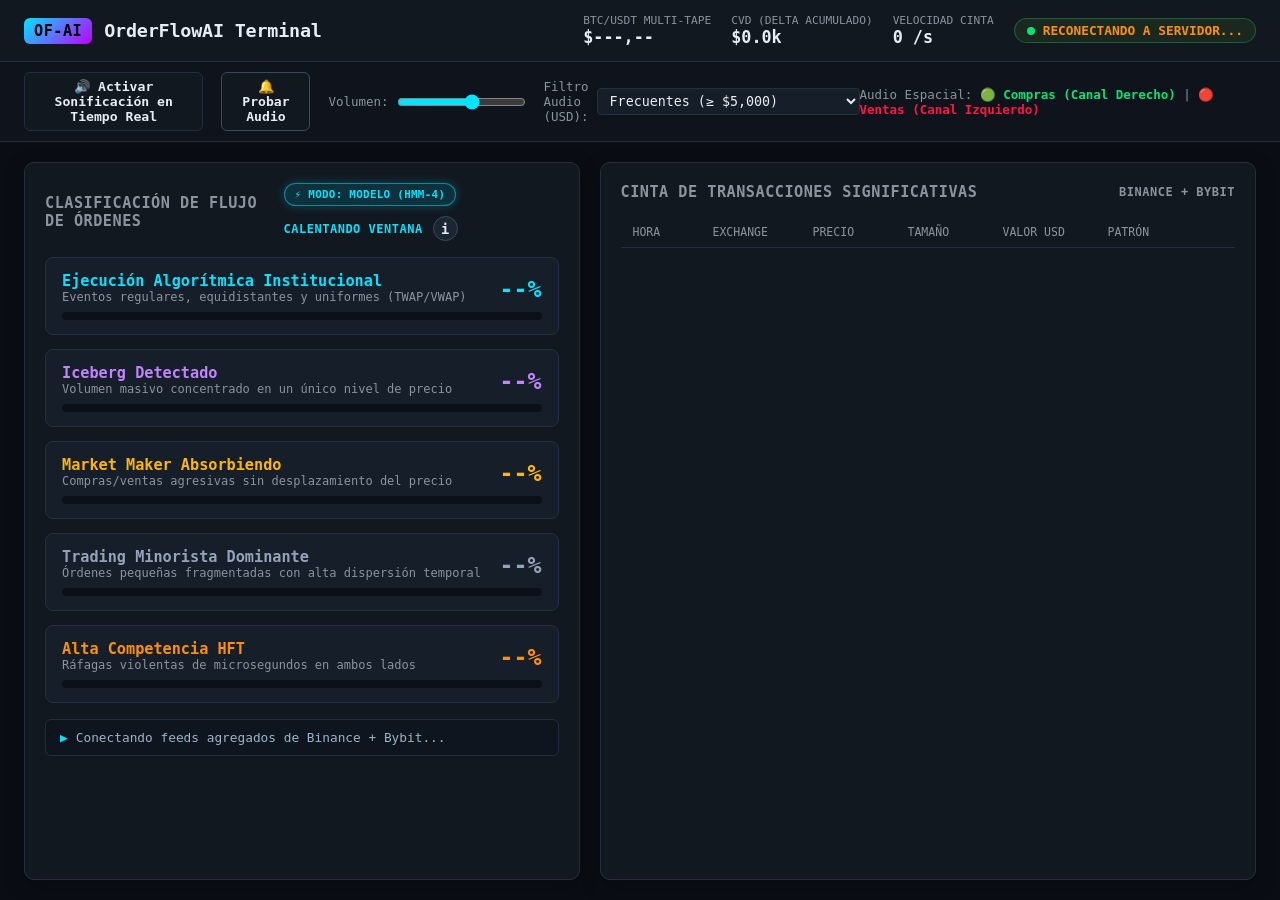
==== static/index.html @ d1ec516a "feat: Implement Gaussian Hidden Markov Model for Order Flow Regime Classification - Added OnlineGaus" ====
<!DOCTYPE html>
<html lang="es">
<head>
  <meta charset="UTF-8">
  <meta name="viewport" content="width=device-width, initial-scale=1.0">
  <title>OrderFlowAI - Panel de Microestructura & Sonificación</title>
  <link rel="stylesheet" href="/static/css/style.css">
  <link rel="icon" href="data:image/svg+xml,<svg xmlns=%22http://www.w3.org/2000/svg%22 viewBox=%220 0 100 100%22><text y=%22.9em%22 font-size=%2290%22>⚡</text></svg>">
</head>
<body>

  <!-- Top Header -->
  <header>
    <div class="brand">
      <span class="logo-badge">OF-AI</span>
      <span class="brand-title">OrderFlowAI Terminal</span>
    </div>

    <div class="market-ticker">
      <div class="ticker-item">
        <span class="ticker-label">BTC/USDT Multi-Tape</span>
        <span class="ticker-value" id="btc-price">$---,--</span>
      </div>
      <div class="ticker-item">
        <span class="ticker-label">CVD (Delta Acumulado)</span>
        <span class="ticker-value" id="cvd-usd">$0.0k</span>
      </div>
      <div class="ticker-item">
        <span class="ticker-label">Velocidad Cinta</span>
        <span class="ticker-value" id="trades-per-sec">0 /s</span>
      </div>
      <div class="status-pill" id="connection-status">
        <span class="status-dot"></span> <span id="status-text">CONECTANDO...</span>
      </div>
    </div>
  </header>

  <!-- Audio Controls Bar -->
  <div class="audio-bar">
    <div class="audio-controls">
      <button class="btn-audio" id="btn-toggle-audio">
        🔊 Activar Sonificación en Tiempo Real
      </button>

      <button class="btn-audio" id="btn-test-audio" style="border-color:#384961;">
        🔔 Probar Audio
      </button>

      <div class="slider-group">
        <label for="slider-volume">Volumen:</label>
        <input type="range" id="slider-volume" min="0" max="1" step="0.05" value="0.6">
      </div>

      <div class="slider-group">
        <label for="select-threshold">Filtro Audio (USD):</label>
        <select id="select-threshold" style="background:#161e29; color:#e6edf3; border:1px solid #233042; padding:4px 8px; border-radius:4px;">
          <option value="1000">Todos (≥ $1,000)</option>
          <option value="5000" selected>Frecuentes (≥ $5,000)</option>
          <option value="25000">Significativos (≥ $25k)</option>
          <option value="100000">Whale Orders (≥ $100k)</option>
          <option value="250000">Institucional Puro (≥ $250k)</option>
        </select>
      </div>
    </div>

    <div style="font-size:0.78rem; color:var(--text-muted);">
      Audio Espacial: <span style="color:var(--green-buy); font-weight:700;">🟢 Compras (Canal Derecho)</span> | <span style="color:var(--red-sell); font-weight:700;">🔴 Ventas (Canal Izquierdo)</span>
    </div>
  </div>

  <!-- Main Content Grid -->
  <main>
    <!-- Left Column: Microstructure Probabilities -->
    <section class="card">
      <div class="card-title">
        <span>Clasificación de Flujo de Órdenes</span>
        <div class="classification-tools">
          <button class="mode-badge clickable mode-model" id="inference-mode" type="button" title="Click para alternar entre Modelo HMM y Heurístico">⚡ MODO: MODELO (HMM-4)</button>
          <span id="inference-mode-status" class="mode-status" role="status" aria-live="polite"></span>
          <span style="font-size:0.75rem; color:#00e5ff;" id="classification-badge">CALENTANDO VENTANA</span>
          <button class="info-button" id="btn-detector-info" type="button" aria-label="Información e interpretación de detectores" aria-haspopup="dialog">i</button>
        </div>
      </div>

      <div class="probability-group">
        <!-- 1. Algorithmic Execution -->
        <div class="prob-row algo-style">
          <div class="prob-header">
            <div>
              <div class="prob-name">Ejecución Algorítmica Institucional</div>
              <div class="prob-desc">Eventos regulares, equidistantes y uniformes (TWAP/VWAP)</div>
            </div>
            <div class="prob-percent" id="prob-algo">--%</div>
          </div>
          <div class="progress-track">
            <div class="progress-bar" id="bar-algo" style="width: 0%;"></div>
          </div>
        </div>

        <!-- 2. Iceberg -->
        <div class="prob-row iceberg-style">
          <div class="prob-header">
            <div>
              <div class="prob-name">Iceberg Detectado</div>
              <div class="prob-desc" id="desc-iceberg">Volumen masivo concentrado en un único nivel de precio</div>
            </div>
            <div class="prob-percent" id="prob-iceberg">--%</div>
          </div>
          <div class="progress-track">
            <div class="progress-bar" id="bar-iceberg" style="width: 0%;"></div>
          </div>
        </div>

        <!-- 3. Absorption -->
        <div class="prob-row absorption-style">
          <div class="prob-header">
            <div>
              <div class="prob-name">Market Maker Absorbiendo</div>
              <div class="prob-desc" id="desc-absorption">Compras/ventas agresivas sin desplazamiento del precio</div>
            </div>
            <div class="prob-percent" id="prob-absorption">--%</div>
          </div>
          <div class="progress-track">
            <div class="progress-bar" id="bar-absorption" style="width: 0%;"></div>
          </div>
        </div>

        <!-- 4. Retail -->
        <div class="prob-row retail-style">
          <div class="prob-header">
            <div>
              <div class="prob-name">Trading Minorista Dominante</div>
              <div class="prob-desc">Órdenes pequeñas fragmentadas con alta dispersión temporal</div>
            </div>
            <div class="prob-percent" id="prob-retail">--%</div>
          </div>
          <div class="progress-track">
            <div class="progress-bar" id="bar-retail" style="width: 0%;"></div>
          </div>
        </div>

        <!-- 5. HFT Competition -->
        <div class="prob-row hft-style">
          <div class="prob-header">
            <div>
              <div class="prob-name">Alta Competencia HFT</div>
              <div class="prob-desc">Ráfagas violentas de microsegundos en ambos lados</div>
            </div>
            <div class="prob-percent" id="prob-hft">--%</div>
          </div>
          <div class="progress-track">
            <div class="progress-bar" id="bar-hft" style="width: 0%;"></div>
          </div>
        </div>
      </div>

      <!-- Notes -->
      <div class="pattern-notes" id="pattern-notes">
        <div class="pattern-note-item"><span class="note-bullet">▶</span> Conectando feeds agregados de Binance + Bybit...</div>
      </div>
    </section>

    <!-- Right Column: Live Aggregated Tape -->
    <section class="card">
      <div class="card-title">
        <span>Cinta de Transacciones Significativas</span>
        <span style="font-size:0.75rem; color:var(--text-muted);" id="feed-stats">BINANCE + BYBIT</span>
      </div>

      <div class="tape-container">
        <div class="tape-header">
          <span>Hora</span>
          <span>Exchange</span>
          <span>Precio</span>
          <span>Tamaño</span>
          <span>Valor USD</span>
          <span>Patrón</span>
        </div>
        <div class="tape-list" id="tape-list">
          <!-- Dynamic Trades -->
        </div>
      </div>
    </section>
  </main>

  <dialog class="info-dialog" id="detector-info-dialog" aria-labelledby="info-dialog-title">
    <div class="info-dialog-header">
      <h2 id="info-dialog-title">Cómo interpretar los detectores</h2>
      <button class="info-close" id="btn-close-info" type="button" aria-label="Cerrar información">×</button>
    </div>
    <div class="info-dialog-content">
      <p class="info-warning"><strong>Modo actual: heurístico.</strong> Los porcentajes son puntuaciones de reglas, no probabilidades estadísticas calibradas ni señales de trading. Los detectores infieren patrones; no identifican con certeza quién ejecutó una orden.</p>
      <p>Los trades llegan de Binance Spot y Bybit Linear, se agrupan por lado, precio y ventana temporal de 50 ms, y se analizan en una ventana móvil de hasta 200 grupos. El sistema espera 25 grupos para salir del calentamiento. La ventana vive en memoria y se reinicia al reiniciar el servidor.</p>
      <h3>Detectores y lectura de sus señales</h3>
      <ul>
        <li><strong>Ejecución algorítmica:</strong> compara regularidad de tiempo entre trades (60 %) y uniformidad del tamaño en USD (40 %). El punto medio del score se configura en CV <span id="algo-time-threshold">0.45</span> para intervalos y CV <span id="algo-size-threshold">0.50</span> para tamaños. Una puntuación alta significa cadencia/tamaño regulares; no confirma TWAP, VWAP ni actividad institucional.</li>
        <li><strong>Iceberg:</strong> busca concentración superior al <span id="iceberg-ratio">22 %</span> del volumen en un precio redondeado a 0.1, con al menos <span id="iceberg-count">6</span> grupos y <span id="iceberg-usd">$150,000</span> en ese nivel. Predominio de ventas agresivas sugiere comprador pasivo; predominio de compras sugiere vendedor pasivo. Sin datos del libro de órdenes, no puede confirmar liquidez oculta.</li>
        <li><strong>Absorción:</strong> busca al menos <span id="absorption-usd">$200,000</span> de volumen, desequilibrio comprador/vendedor superior al <span id="absorption-ratio">35 %</span> y desplazamiento inferior a <span id="absorption-bps">1.5</span> puntos básicos entre extremos de la ventana. Sugiere presión agresiva sin avance del precio; no prueba que exista un market maker absorbiendo.</li>
        <li><strong>Competencia HFT:</strong> combina más de <span id="hft-tps">60</span> grupos por segundo con alternancia de compra/venta. Mide actividad rápida en la cinta, no identifica operadores ni latencia HFT.</li>
        <li><strong>Breakout:</strong> aumenta si el desplazamiento supera <span id="breakout-bps">6</span> puntos básicos y el desequilibrio de volumen supera el <span id="breakout-ratio">40 %</span>. Es una condición de movimiento, no una confirmación de ruptura sostenible.</li>
        <li><strong>Dominancia retail:</strong> es una puntuación inversa a la mayor señal de algoritmo, iceberg, absorción o HFT. No clasifica directamente el tamaño ni la identidad de cada participante.</li>
      </ul>
      <h3>Interpretación práctica</h3>
      <p>Lee cada porcentaje como intensidad relativa de una regla dentro de la ventana actual. Contrasta varias señales con precio, volumen y contexto; no compares los porcentajes como si debieran sumar 100 %. Datos escasos o trades agregados de varios exchanges pueden cambiar la lectura.</p>
      <h3>Preparación para entrenamiento</h3>
      <p>SQLite local guarda, cada segundo después del calentamiento, features, puntuaciones heurísticas y la versión de configuración. A los 5, 30 y 60 segundos registra retorno en puntos básicos y etiqueta reversión, continuación o neutral respecto al desequilibrio inicial (movimiento mínimo: 1 bp). Esto crea datos para evaluar y ajustar detectores; todavía no hay modelo entrenado ni predicciones aprendidas. La captura se conserva sin borrado automático.</p>
      <p id="data-capture-status" class="data-capture-status">Estado de captura: esperando conexión.</p>
    </div>
  </dialog>

  <script src="/static/js/audio.js"></script>
  <script src="/static/js/app.js"></script>
</body>
</html>
---- static/css/style.css ----
:root {
  --bg-dark: #0a0e14;
  --bg-card: #121820;
  --bg-card-hover: #19222d;
  --border-color: #232d3d;
  --text-main: #e6edf3;
  --text-muted: #8b949e;

  /* Trading & Pattern Colors */
  --green-buy: #00e676;
  --green-glow: rgba(0, 230, 118, 0.25);
  --red-sell: #ff1744;
  --red-glow: rgba(255, 23, 68, 0.25);

  --algo-cyan: #00e5ff;
  --iceberg-purple: #c084fc;
  --absorption-gold: #ffb700;
  --retail-gray: #94a3b8;
  --hft-orange: #ff9100;
  --breakout-blue: #3b82f6;
}

* {
  box-sizing: border-box;
  margin: 0;
  padding: 0;
  font-family: -apple-system, BlinkMacSystemFont, "Segoe UI", Roboto, "Helvetica Neue", monospace, sans-serif;
}

body {
  background-color: var(--bg-dark);
  color: var(--text-main);
  min-height: 100vh;
  display: flex;
  flex-direction: column;
  overflow-x: hidden;
}

/* Header */
header {
  display: flex;
  justify-content: space-between;
  align-items: center;
  padding: 14px 24px;
  background: var(--bg-card);
  border-bottom: 1px solid var(--border-color);
  box-shadow: 0 4px 12px rgba(0,0,0,0.4);
}

.brand {
  display: flex;
  align-items: center;
  gap: 12px;
}

.logo-badge {
  background: linear-gradient(135deg, #00e5ff, #bd00ff);
  color: #000;
  font-weight: 900;
  font-size: 0.95rem;
  padding: 4px 10px;
  border-radius: 6px;
  letter-spacing: 0.5px;
}

.brand-title {
  font-size: 1.15rem;
  font-weight: 700;
  letter-spacing: -0.2px;
}

.market-ticker {
  display: flex;
  align-items: center;
  gap: 20px;
}

.ticker-item {
  display: flex;
  flex-direction: column;
}

.ticker-label {
  font-size: 0.7rem;
  color: var(--text-muted);
  text-transform: uppercase;
}

.ticker-value {
  font-size: 1.05rem;
  font-weight: 700;
  font-family: "SF Mono", Consolas, monospace;
}

.status-pill {
  display: flex;
  align-items: center;
  gap: 8px;
  padding: 4px 12px;
  border-radius: 20px;
  background: #1b281f;
  color: var(--green-buy);
  font-size: 0.8rem;
  font-weight: 600;
  border: 1px solid rgba(0,230,118,0.3);
}

.status-dot {
  width: 8px;
  height: 8px;
  border-radius: 50%;
  background: var(--green-buy);
  animation: pulse 1.5s infinite;
}

@keyframes pulse {
  0% { transform: scale(0.9); opacity: 0.7; }
  50% { transform: scale(1.2); opacity: 1; box-shadow: 0 0 10px var(--green-buy); }
  100% { transform: scale(0.9); opacity: 0.7; }
}

/* Audio Controls Bar */
.audio-bar {
  display: flex;
  align-items: center;
  justify-content: space-between;
  padding: 10px 24px;
  background: #0f141c;
  border-bottom: 1px solid var(--border-color);
  font-size: 0.85rem;
}

.audio-controls {
  display: flex;
  align-items: center;
  gap: 18px;
}

.btn-audio {
  display: flex;
  align-items: center;
  gap: 8px;
  padding: 6px 14px;
  border-radius: 6px;
  font-weight: 600;
  font-size: 0.82rem;
  cursor: pointer;
  border: 1px solid var(--border-color);
  background: var(--bg-card);
  color: var(--text-main);
  transition: all 0.2s ease;
}

.btn-audio.active {
  background: #00e5ff;
  color: #000;
  border-color: #00e5ff;
  box-shadow: 0 0 12px rgba(0, 229, 255, 0.4);
}

.slider-group {
  display: flex;
  align-items: center;
  gap: 8px;
}

.slider-group label {
  color: var(--text-muted);
  font-size: 0.78rem;
}

input[type="range"] {
  accent-color: #00e5ff;
  cursor: pointer;
}

/* Main Container Grid */
main {
  display: grid;
  grid-template-columns: 1.1fr 1.3fr;
  gap: 20px;
  padding: 20px 24px;
  flex: 1;
}

@media (max-width: 960px) {
  main {
    grid-template-columns: 1fr;
  }
}

/* Cards */
.card {
  background: var(--bg-card);
  border: 1px solid var(--border-color);
  border-radius: 10px;
  padding: 20px;
  display: flex;
  flex-direction: column;
  gap: 16px;
  box-shadow: 0 6px 20px rgba(0,0,0,0.3);
}

.card-title {
  font-size: 0.95rem;
  font-weight: 700;
  letter-spacing: 0.5px;
  color: var(--text-muted);
  text-transform: uppercase;
  display: flex;
  align-items: center;
  justify-content: space-between;
}

.classification-tools {
  display: flex;
  flex-wrap: wrap;
  align-items: center;
  gap: 10px;
}

.mode-badge {
  color: #ffb700;
  border: 1px solid rgba(255, 183, 0, 0.45);
  background: rgba(255, 183, 0, 0.08);
  border-radius: 999px;
  padding: 4px 10px;
  font-size: 0.68rem;
  letter-spacing: 0.3px;
  white-space: nowrap;
  font-family: inherit;
  font-weight: 600;
  display: inline-flex;
  align-items: center;
  gap: 4px;
}

.mode-badge.clickable {
  cursor: pointer;
  transition: all 0.2s ease;
  user-select: none;
}

.mode-badge.clickable:disabled {
  cursor: wait;
  opacity: 0.65;
}

.mode-status {
  color: var(--text-muted);
  font-size: 0.68rem;
}

.mode-status.error {
  color: #ff6b6b;
}

.mode-badge.clickable:hover {
  transform: translateY(-1px);
  filter: brightness(1.25);
}

.mode-badge.mode-model {
  color: #00e5ff;
  border-color: rgba(0, 229, 255, 0.5);
  background: rgba(0, 229, 255, 0.12);
  box-shadow: 0 0 10px rgba(0, 229, 255, 0.25);
}

.mode-badge.mode-heuristic {
  color: #ffb700;
  border-color: rgba(255, 183, 0, 0.45);
  background: rgba(255, 183, 0, 0.08);
}

.info-button, .info-close {
  color: var(--text-main);
  background: #1b2633;
  border: 1px solid #384961;
  border-radius: 50%;
  cursor: pointer;
  font-weight: 700;
}

.info-button {
  width: 25px;
  height: 25px;
  font-size: 0.85rem;
}

.info-button:hover, .info-close:hover {
  color: var(--algo-cyan);
  border-color: var(--algo-cyan);
}

.info-dialog {
  width: min(760px, calc(100vw - 32px));
  max-height: min(85vh, 900px);
  margin: auto;
  padding: 0;
  color: var(--text-main);
  background: var(--bg-card);
  border: 1px solid #384961;
  border-radius: 12px;
  box-shadow: 0 20px 70px rgba(0, 0, 0, 0.65);
}

.info-dialog::backdrop {
  background: rgba(0, 0, 0, 0.72);
  backdrop-filter: blur(3px);
}

.info-dialog-header {
  position: sticky;
  top: 0;
  z-index: 1;
  display: flex;
  align-items: center;
  justify-content: space-between;
  gap: 16px;
  padding: 18px 22px;
  background: var(--bg-card);
  border-bottom: 1px solid var(--border-color);
}

.info-dialog-header h2 {
  font-size: 1.1rem;
}

.info-close {
  width: 30px;
  height: 30px;
  font-size: 1.3rem;
  line-height: 1;
}

.info-dialog-content {
  padding: 20px 24px 24px;
  max-height: calc(85vh - 72px);
  overflow-y: auto;
  line-height: 1.55;
  font-size: 0.9rem;
}

.info-dialog-content p {
  margin-bottom: 14px;
  color: #c4d0dc;
}

.info-dialog-content h3 {
  margin: 20px 0 8px;
  color: var(--algo-cyan);
  font-size: 0.95rem;
}

.info-dialog-content ul {
  padding-left: 22px;
  color: #c4d0dc;
}

.info-dialog-content li {
  margin: 9px 0;
}

.info-dialog-content strong {
  color: var(--text-main);
}

.info-warning {
  padding: 12px 14px;
  background: rgba(255, 183, 0, 0.08);
  border-left: 3px solid var(--absorption-gold);
  border-radius: 4px;
}

.data-capture-status {
  padding-top: 12px;
  border-top: 1px solid var(--border-color);
  color: var(--text-muted) !important;
}

/* Probability Panel (The Main Request) */
.probability-group {
  display: flex;
  flex-direction: column;
  gap: 14px;
}

.prob-row {
  background: #161e29;
  border: 1px solid #233042;
  border-radius: 8px;
  padding: 14px 16px;
  display: flex;
  flex-direction: column;
  gap: 8px;
  transition: transform 0.2s ease, border-color 0.2s ease;
}

.prob-row:hover {
  transform: translateY(-2px);
  border-color: #384961;
}

.prob-header {
  display: flex;
  justify-content: space-between;
  align-items: center;
}

.prob-percent {
  font-size: 1.45rem;
  font-weight: 800;
  font-family: "SF Mono", Consolas, monospace;
}

.prob-name {
  font-size: 0.95rem;
  font-weight: 700;
}

.prob-desc {
  font-size: 0.75rem;
  color: var(--text-muted);
}

.progress-track {
  width: 100%;
  height: 8px;
  background: #0b1118;
  border-radius: 4px;
  overflow: hidden;
}

.progress-bar {
  height: 100%;
  border-radius: 4px;
  transition: width 0.4s cubic-bezier(0.4, 0, 0.2, 1);
}

/* Color Accents for Regimes */
.algo-style .prob-percent, .algo-style .prob-name { color: var(--algo-cyan); }
.algo-style .progress-bar { background: var(--algo-cyan); box-shadow: 0 0 8px var(--algo-cyan); }

.iceberg-style .prob-percent, .iceberg-style .prob-name { color: var(--iceberg-purple); }
.iceberg-style .progress-bar { background: var(--iceberg-purple); box-shadow: 0 0 8px var(--iceberg-purple); }

.absorption-style .prob-percent, .absorption-style .prob-name { color: var(--absorption-gold); }
.absorption-style .progress-bar { background: var(--absorption-gold); box-shadow: 0 0 8px var(--absorption-gold); }

.retail-style .prob-percent, .retail-style .prob-name { color: var(--retail-gray); }
.retail-style .progress-bar { background: var(--retail-gray); }

.hft-style .prob-percent, .hft-style .prob-name { color: var(--hft-orange); }
.hft-style .progress-bar { background: var(--hft-orange); box-shadow: 0 0 8px var(--hft-orange); }

.breakout-style .prob-percent, .breakout-style .prob-name { color: var(--breakout-blue); }
.breakout-style .progress-bar { background: var(--breakout-blue); box-shadow: 0 0 8px var(--breakout-blue); }

/* Live Notes Feed */
.pattern-notes {
  background: #0f151e;
  border: 1px solid var(--border-color);
  border-radius: 6px;
  padding: 10px 14px;
  font-size: 0.8rem;
  color: #9cb3c9;
  display: flex;
  flex-direction: column;
  gap: 6px;
}

.pattern-note-item {
  display: flex;
  align-items: center;
  gap: 8px;
}

.note-bullet {
  color: #00e5ff;
}

/* Live Tape Table */
.tape-container {
  flex: 1;
  display: flex;
  flex-direction: column;
  overflow: hidden;
  height: 520px;
}

.tape-header {
  display: grid;
  grid-template-columns: 80px 100px 95px 95px 105px 1fr;
  padding: 8px 12px;
  font-size: 0.72rem;
  color: var(--text-muted);
  text-transform: uppercase;
  border-bottom: 1px solid var(--border-color);
}

.tape-list {
  flex: 1;
  overflow-y: auto;
  display: flex;
  flex-direction: column;
  gap: 2px;
  padding-top: 4px;
}

.tape-row {
  display: grid;
  grid-template-columns: 80px 100px 95px 95px 105px 1fr;
  padding: 6px 12px;
  font-size: 0.80rem;
  font-family: "SF Mono", Consolas, monospace;
  border-radius: 4px;
  align-items: center;
  transition: background 0.15s ease;
}

.tape-row:hover {
  background: var(--bg-card-hover);
}

.tape-row.buy {
  color: var(--green-buy);
}

.tape-row.sell {
  color: var(--red-sell);
}

.tape-row.whale {
  font-weight: 800;
  background: rgba(255, 255, 255, 0.04);
  border-left: 3px solid;
}

.tape-row.whale.buy {
  border-left-color: var(--green-buy);
  box-shadow: inset 4px 0 10px var(--green-glow);
}

.tape-row.whale.sell {
  border-left-color: var(--red-sell);
  box-shadow: inset 4px 0 10px var(--red-glow);
}

.badge-tag {
  font-size: 0.65rem;
  font-weight: 700;
  padding: 2px 6px;
  border-radius: 4px;
  text-align: center;
  letter-spacing: 0.3px;
}

.tag-algo { background: rgba(0, 229, 255, 0.2); color: var(--algo-cyan); border: 1px solid var(--algo-cyan); }
.tag-iceberg { background: rgba(192, 132, 252, 0.2); color: var(--iceberg-purple); border: 1px solid var(--iceberg-purple); }
.tag-absorption { background: rgba(255, 183, 0, 0.2); color: var(--absorption-gold); border: 1px solid var(--absorption-gold); }
.tag-hft { background: rgba(255, 145, 0, 0.2); color: var(--hft-orange); border: 1px solid var(--hft-orange); }

/* Scrollbar */
::-webkit-scrollbar {
  width: 6px;
}
::-webkit-scrollbar-track {
  background: var(--bg-dark);
}
::-webkit-scrollbar-thumb {
  background: #233042;
  border-radius: 3px;
}
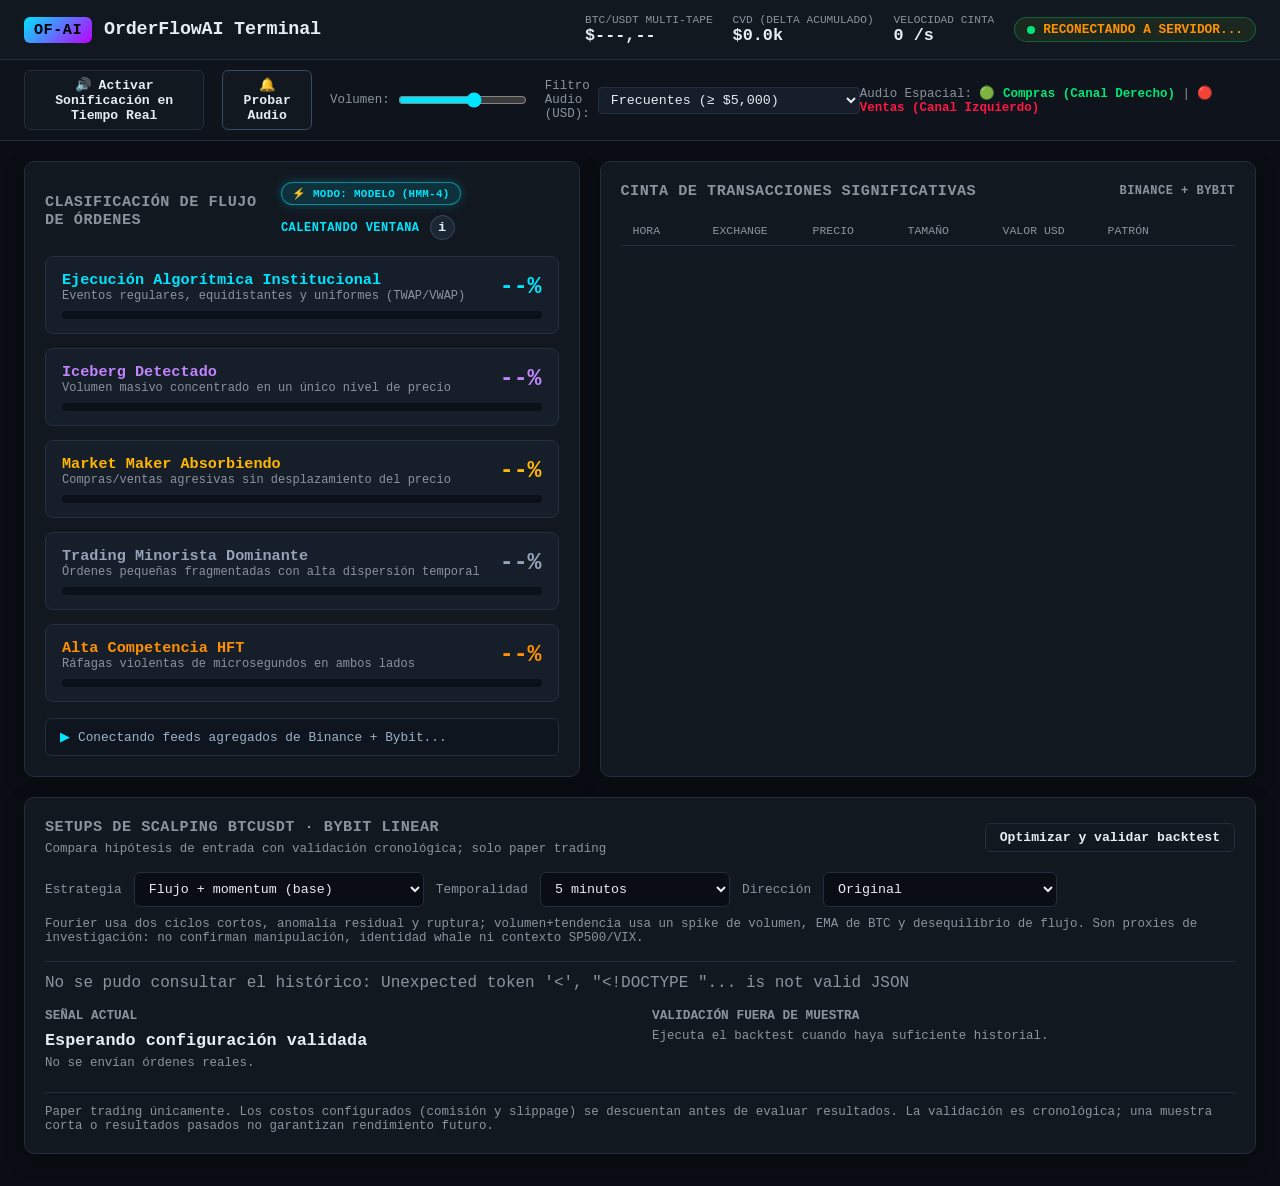
==== commit b7932472: "feat: add scalping feature with UI components and backend integration - Introduced new scalping card" ====
--- a/static/index.html
+++ b/static/index.html
@@ -182,6 +182,52 @@
       </div>
     </section>
   </main>
+
+  <section class="card scalp-card" aria-labelledby="scalp-title">
+    <div class="card-title scalp-heading">
+      <div>
+        <span id="scalp-title">Setups de scalping BTCUSDT · Bybit Linear</span>
+        <p class="scalp-subtitle">Compara hipótesis de entrada con validación cronológica; solo paper trading</p>
+      </div>
+      <button class="btn-audio" id="btn-scalp-backtest" type="button">Optimizar y validar backtest</button>
+    </div>
+    <div class="scalp-controls">
+      <label for="scalp-strategy">Estrategia</label>
+      <select id="scalp-strategy">
+        <option value="flow_momentum">Flujo + momentum (base)</option>
+        <option value="fourier_breakout">Fourier: anomalía + ruptura</option>
+        <option value="whale_trend">Volumen excepcional + tendencia</option>
+      </select>
+      <label for="scalp-timeframe">Temporalidad</label>
+      <select id="scalp-timeframe">
+        <option value="5">5 minutos</option>
+        <option value="10">10 minutos</option>
+        <option value="15">15 minutos</option>
+      </select>
+      <label for="scalp-direction">Dirección</label>
+      <select id="scalp-direction">
+        <option value="original">Original</option>
+        <option value="inverse">Invertida (LONG ↔ SHORT)</option>
+      </select>
+    </div>
+    <p class="scalp-method-note">Fourier usa dos ciclos cortos, anomalía residual y ruptura; volumen+tendencia usa un spike de volumen, EMA de BTC y desequilibrio de flujo. Son proxies de investigación: no confirman manipulación, identidad whale ni contexto SP500/VIX.</p>
+    <p id="scalp-data-status" class="data-capture-status">Consultando histórico de Bybit Linear...</p>
+    <div class="scalp-results">
+      <div>
+        <h3>Señal actual</h3>
+        <p id="scalp-signal" class="scalp-signal">Esperando configuración validada</p>
+        <p id="scalp-signal-detail" class="scalp-detail">No se envían órdenes reales.</p>
+      </div>
+      <div>
+        <h3>Validación fuera de muestra</h3>
+        <p id="scalp-backtest-result" class="scalp-detail">Ejecuta el backtest cuando haya suficiente historial.</p>
+        <p id="scalp-backtest-metrics" class="scalp-detail"></p>
+        <p id="scalp-backtest-breakdown" class="scalp-detail"></p>
+        <p id="scalp-backtest-exits" class="scalp-detail"></p>
+      </div>
+    </div>
+    <p class="scalp-disclaimer">Paper trading únicamente. Los costos configurados (comisión y slippage) se descuentan antes de evaluar resultados. La validación es cronológica; una muestra corta o resultados pasados no garantizan rendimiento futuro.</p>
+  </section>
 
   <dialog class="info-dialog" id="detector-info-dialog" aria-labelledby="info-dialog-title">
     <div class="info-dialog-header">
@@ -203,7 +249,7 @@
       <h3>Interpretación práctica</h3>
       <p>Lee cada porcentaje como intensidad relativa de una regla dentro de la ventana actual. Contrasta varias señales con precio, volumen y contexto; no compares los porcentajes como si debieran sumar 100 %. Datos escasos o trades agregados de varios exchanges pueden cambiar la lectura.</p>
       <h3>Preparación para entrenamiento</h3>
-      <p>SQLite local guarda, cada segundo después del calentamiento, features, puntuaciones heurísticas y la versión de configuración. A los 5, 30 y 60 segundos registra retorno en puntos básicos y etiqueta reversión, continuación o neutral respecto al desequilibrio inicial (movimiento mínimo: 1 bp). Esto crea datos para evaluar y ajustar detectores; todavía no hay modelo entrenado ni predicciones aprendidas. La captura se conserva sin borrado automático.</p>
+      <p>SQLite local guarda snapshots de Bybit Linear cada segundo después del calentamiento; las observaciones históricas que mezclaban exchanges se conservan marcadas como legado y no entran al backtest de scalping. Los horizontes de etiquetado incluyen 5, 30 y 60 segundos y 5, 10 y 15 minutos. El panel de scalping optimiza reglas de secuencia sobre un tramo inicial y valida en un tramo cronológico posterior, con stops/objetivos de ATR y costos configurables. Solo activa avisos si la validación neta fuera de muestra cumple los mínimos; no envía órdenes.</p>
       <p id="data-capture-status" class="data-capture-status">Estado de captura: esperando conexión.</p>
     </div>
   </dialog>
--- a/static/css/style.css
+++ b/static/css/style.css
@@ -186,6 +186,103 @@
 @media (max-width: 960px) {
   main {
     grid-template-columns: 1fr;
+  }
+}
+
+.scalp-card {
+  margin: 0 24px 24px;
+}
+
+.scalp-heading {
+  gap: 16px;
+}
+
+.scalp-subtitle,
+.scalp-detail,
+.scalp-disclaimer,
+.scalp-method-note {
+  color: var(--text-muted);
+  font-size: 0.78rem;
+  font-weight: 400;
+  text-transform: none;
+  letter-spacing: normal;
+  margin: 6px 0 0;
+}
+
+.scalp-controls {
+  display: flex;
+  align-items: center;
+  flex-wrap: wrap;
+  gap: 8px 12px;
+}
+
+.scalp-controls label {
+  color: var(--text-muted);
+  font-size: 0.8rem;
+}
+
+.scalp-controls select {
+  min-width: 190px;
+  padding: 8px 10px;
+  color: var(--text-main);
+  background: var(--bg-dark);
+  border: 1px solid var(--border-color);
+  border-radius: 6px;
+}
+
+.scalp-method-note {
+  margin-top: -6px;
+}
+
+.scalp-results {
+  display: grid;
+  grid-template-columns: repeat(2, minmax(0, 1fr));
+  gap: 24px;
+}
+
+.scalp-results h3 {
+  margin: 0;
+  font-size: 0.8rem;
+  color: var(--text-muted);
+  text-transform: uppercase;
+}
+
+.scalp-signal {
+  margin: 8px 0 0;
+  color: var(--text-main);
+  font-size: 1.05rem;
+  font-weight: 700;
+}
+
+.scalp-signal.long {
+  color: var(--green-buy);
+}
+
+.scalp-signal.short {
+  color: var(--red-sell);
+}
+
+.scalp-disclaimer {
+  border-top: 1px solid var(--border-color);
+  padding-top: 12px;
+}
+
+@media (max-width: 960px) {
+  .scalp-card {
+    margin: 0 12px 16px;
+  }
+}
+
+@media (max-width: 620px) {
+  .scalp-heading,
+  .scalp-results {
+    align-items: flex-start;
+    grid-template-columns: 1fr;
+  }
+
+  .scalp-controls {
+    align-items: stretch;
+    flex-direction: column;
   }
 }
 
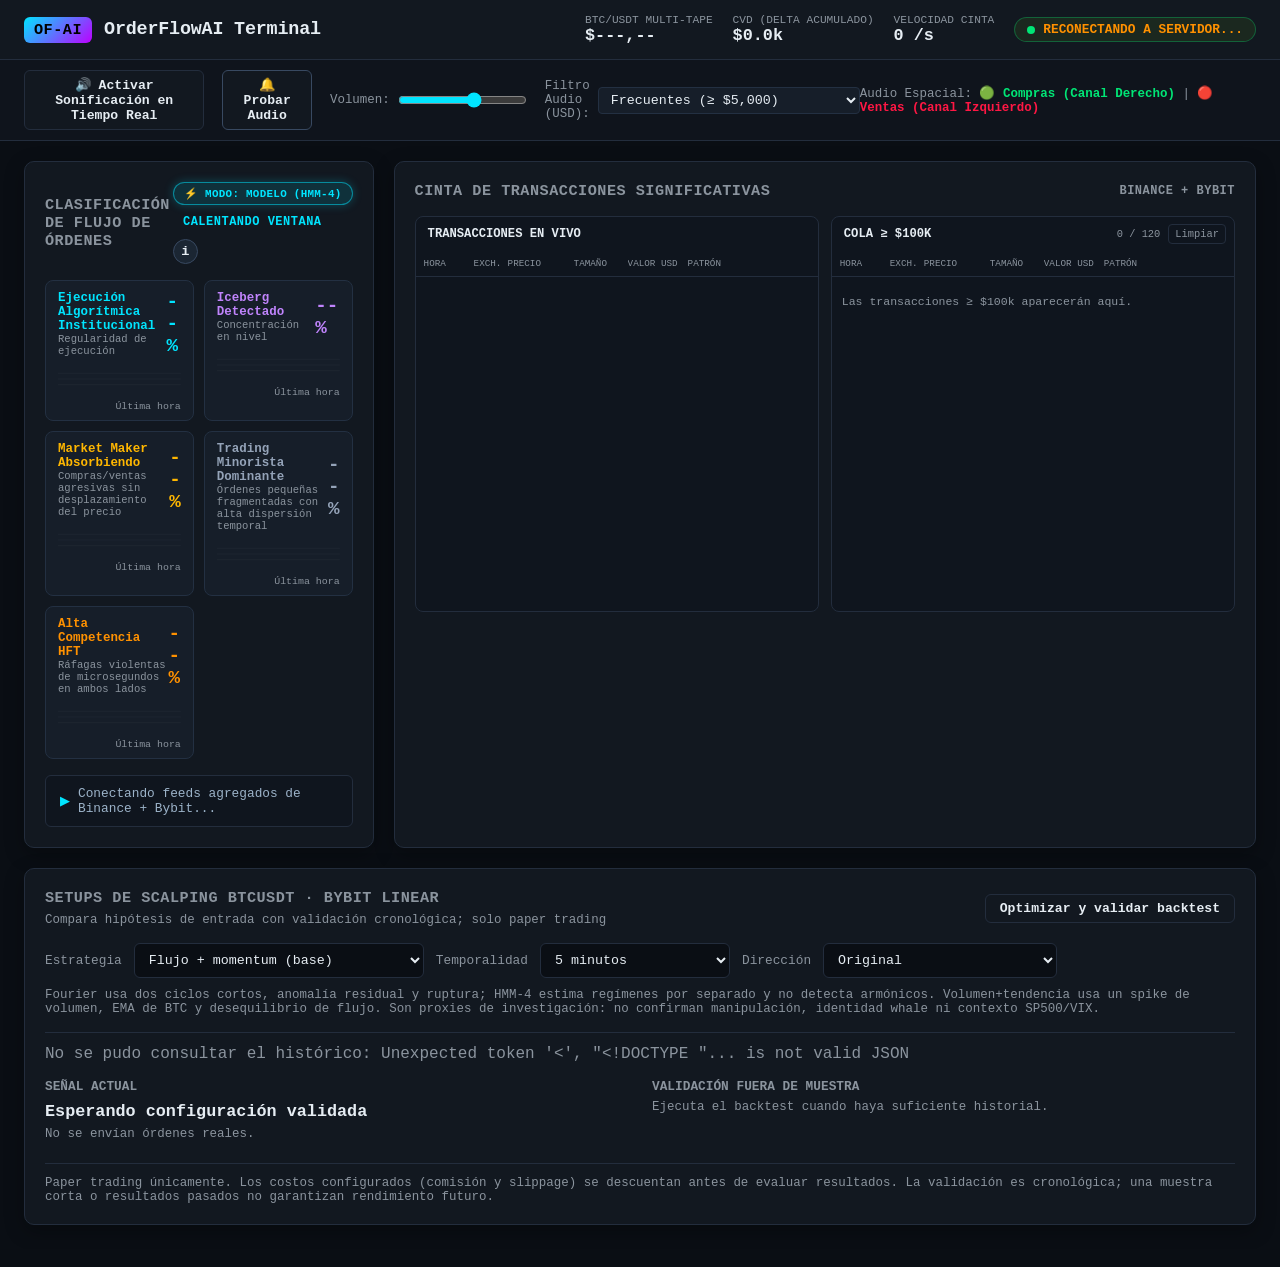
==== commit 7cb800e0: "feat: enhance UI with probability sparklines and responsive design - Updated CSS for main container " ====
--- a/static/index.html
+++ b/static/index.html
@@ -4,7 +4,7 @@
   <meta charset="UTF-8">
   <meta name="viewport" content="width=device-width, initial-scale=1.0">
   <title>OrderFlowAI - Panel de Microestructura & Sonificación</title>
-  <link rel="stylesheet" href="/static/css/style.css">
+  <link rel="stylesheet" href="/static/css/style.css?v=20261106-1">
   <link rel="icon" href="data:image/svg+xml,<svg xmlns=%22http://www.w3.org/2000/svg%22 viewBox=%220 0 100 100%22><text y=%22.9em%22 font-size=%2290%22>⚡</text></svg>">
 </head>
 <body>
@@ -88,13 +88,16 @@
           <div class="prob-header">
             <div>
               <div class="prob-name">Ejecución Algorítmica Institucional</div>
-              <div class="prob-desc">Eventos regulares, equidistantes y uniformes (TWAP/VWAP)</div>
+              <div class="prob-desc">Regularidad de ejecución</div>
             </div>
             <div class="prob-percent" id="prob-algo">--%</div>
           </div>
-          <div class="progress-track">
-            <div class="progress-bar" id="bar-algo" style="width: 0%;"></div>
-          </div>
+          <svg class="prob-sparkline" viewBox="0 0 240 44" role="img" aria-label="Historial de ejecución algorítmica en la última hora">
+            <path class="sparkline-grid" d="M0 11H240 M0 22H240 M0 33H240"></path>
+            <path class="sparkline-line" id="spark-algo"></path>
+            <circle class="sparkline-dot" id="spark-dot-algo" r="2"></circle>
+          </svg>
+          <span class="sparkline-period">Última hora</span>
         </div>
 
         <!-- 2. Iceberg -->
@@ -102,13 +105,16 @@
           <div class="prob-header">
             <div>
               <div class="prob-name">Iceberg Detectado</div>
-              <div class="prob-desc" id="desc-iceberg">Volumen masivo concentrado en un único nivel de precio</div>
+              <div class="prob-desc" id="desc-iceberg">Concentración en nivel</div>
             </div>
             <div class="prob-percent" id="prob-iceberg">--%</div>
           </div>
-          <div class="progress-track">
-            <div class="progress-bar" id="bar-iceberg" style="width: 0%;"></div>
-          </div>
+          <svg class="prob-sparkline" viewBox="0 0 240 44" role="img" aria-label="Historial de iceberg en la última hora">
+            <path class="sparkline-grid" d="M0 11H240 M0 22H240 M0 33H240"></path>
+            <path class="sparkline-line" id="spark-iceberg"></path>
+            <circle class="sparkline-dot" id="spark-dot-iceberg" r="2"></circle>
+          </svg>
+          <span class="sparkline-period">Última hora</span>
         </div>
 
         <!-- 3. Absorption -->
@@ -120,9 +126,12 @@
             </div>
             <div class="prob-percent" id="prob-absorption">--%</div>
           </div>
-          <div class="progress-track">
-            <div class="progress-bar" id="bar-absorption" style="width: 0%;"></div>
-          </div>
+          <svg class="prob-sparkline" viewBox="0 0 240 44" role="img" aria-label="Historial de absorción en la última hora">
+            <path class="sparkline-grid" d="M0 11H240 M0 22H240 M0 33H240"></path>
+            <path class="sparkline-line" id="spark-absorption"></path>
+            <circle class="sparkline-dot" id="spark-dot-absorption" r="2"></circle>
+          </svg>
+          <span class="sparkline-period">Última hora</span>
         </div>
 
         <!-- 4. Retail -->
@@ -134,9 +143,12 @@
             </div>
             <div class="prob-percent" id="prob-retail">--%</div>
           </div>
-          <div class="progress-track">
-            <div class="progress-bar" id="bar-retail" style="width: 0%;"></div>
-          </div>
+          <svg class="prob-sparkline" viewBox="0 0 240 44" role="img" aria-label="Historial de actividad minorista en la última hora">
+            <path class="sparkline-grid" d="M0 11H240 M0 22H240 M0 33H240"></path>
+            <path class="sparkline-line" id="spark-retail"></path>
+            <circle class="sparkline-dot" id="spark-dot-retail" r="2"></circle>
+          </svg>
+          <span class="sparkline-period">Última hora</span>
         </div>
 
         <!-- 5. HFT Competition -->
@@ -148,9 +160,12 @@
             </div>
             <div class="prob-percent" id="prob-hft">--%</div>
           </div>
-          <div class="progress-track">
-            <div class="progress-bar" id="bar-hft" style="width: 0%;"></div>
-          </div>
+          <svg class="prob-sparkline" viewBox="0 0 240 44" role="img" aria-label="Historial de actividad rápida en la última hora">
+            <path class="sparkline-grid" d="M0 11H240 M0 22H240 M0 33H240"></path>
+            <path class="sparkline-line" id="spark-hft"></path>
+            <circle class="sparkline-dot" id="spark-dot-hft" r="2"></circle>
+          </svg>
+          <span class="sparkline-period">Última hora</span>
         </div>
       </div>
 
@@ -162,22 +177,48 @@
 
     <!-- Right Column: Live Aggregated Tape -->
     <section class="card">
-      <div class="card-title">
-        <span>Cinta de Transacciones Significativas</span>
-        <span style="font-size:0.75rem; color:var(--text-muted);" id="feed-stats">BINANCE + BYBIT</span>
-      </div>
-
-      <div class="tape-container">
-        <div class="tape-header">
-          <span>Hora</span>
-          <span>Exchange</span>
-          <span>Precio</span>
-          <span>Tamaño</span>
-          <span>Valor USD</span>
-          <span>Patrón</span>
-        </div>
-        <div class="tape-list" id="tape-list">
-          <!-- Dynamic Trades -->
+        <div class="card-title">
+          <span>Cinta de Transacciones Significativas</span>
+          <span style="font-size:0.75rem; color:var(--text-muted);" id="feed-stats">BINANCE + BYBIT</span>
+        </div>
+
+        <div class="tape-columns">
+          <section class="tape-panel" aria-labelledby="live-tape-title">
+            <h3 class="tape-panel-title" id="live-tape-title">Transacciones en vivo</h3>
+            <div class="tape-container">
+              <div class="tape-header">
+                <span>Hora</span>
+                <span>Exch.</span>
+                <span>Precio</span>
+                <span>Tamaño</span>
+                <span>Valor USD</span>
+                <span>Patrón</span>
+              </div>
+              <div class="tape-list" id="tape-list"></div>
+            </div>
+          </section>
+          <section class="tape-panel whale-panel" aria-labelledby="whale-tape-title">
+            <div class="tape-panel-heading">
+              <h3 class="tape-panel-title" id="whale-tape-title">Cola ≥ $100k</h3>
+              <div class="whale-queue-tools">
+                <span id="whale-queue-count" class="whale-queue-count">0 / 120</span>
+                <button id="clear-whale-queue" class="clear-queue-button" type="button">Limpiar</button>
+              </div>
+            </div>
+            <div class="tape-container">
+              <div class="tape-header">
+                <span>Hora</span>
+                <span>Exch.</span>
+                <span>Precio</span>
+                <span>Tamaño</span>
+                <span>Valor USD</span>
+                <span>Patrón</span>
+              </div>
+              <div class="tape-list" id="whale-tape-list" aria-live="polite">
+                <p class="tape-empty">Las transacciones ≥ $100k aparecerán aquí.</p>
+              </div>
+            </div>
+          </section>
         </div>
       </div>
     </section>
@@ -210,7 +251,7 @@
         <option value="inverse">Invertida (LONG ↔ SHORT)</option>
       </select>
     </div>
-    <p class="scalp-method-note">Fourier usa dos ciclos cortos, anomalía residual y ruptura; volumen+tendencia usa un spike de volumen, EMA de BTC y desequilibrio de flujo. Son proxies de investigación: no confirman manipulación, identidad whale ni contexto SP500/VIX.</p>
+    <p class="scalp-method-note">Fourier usa dos ciclos cortos, anomalía residual y ruptura; HMM-4 estima regímenes por separado y no detecta armónicos. Volumen+tendencia usa un spike de volumen, EMA de BTC y desequilibrio de flujo. Son proxies de investigación: no confirman manipulación, identidad whale ni contexto SP500/VIX.</p>
     <p id="scalp-data-status" class="data-capture-status">Consultando histórico de Bybit Linear...</p>
     <div class="scalp-results">
       <div>
@@ -255,6 +296,6 @@
   </dialog>
 
   <script src="/static/js/audio.js"></script>
-  <script src="/static/js/app.js"></script>
+  <script src="/static/js/app.js?v=20261106-1"></script>
 </body>
 </html>
--- a/static/css/style.css
+++ b/static/css/style.css
@@ -177,13 +177,13 @@
 /* Main Container Grid */
 main {
   display: grid;
-  grid-template-columns: 1.1fr 1.3fr;
+  grid-template-columns: minmax(340px, 0.75fr) minmax(0, 1.85fr);
   gap: 20px;
   padding: 20px 24px;
   flex: 1;
 }
 
-@media (max-width: 960px) {
+@media (max-width: 1100px) {
   main {
     grid-template-columns: 1fr;
   }
@@ -478,19 +478,20 @@
 
 /* Probability Panel (The Main Request) */
 .probability-group {
-  display: flex;
-  flex-direction: column;
-  gap: 14px;
+  display: grid;
+  grid-template-columns: repeat(auto-fit, minmax(125px, 1fr));
+  gap: 10px;
 }
 
 .prob-row {
   background: #161e29;
   border: 1px solid #233042;
   border-radius: 8px;
-  padding: 14px 16px;
+  padding: 10px 12px 8px;
   display: flex;
   flex-direction: column;
-  gap: 8px;
+  gap: 5px;
+  min-width: 0;
   transition: transform 0.2s ease, border-color 0.2s ease;
 }
 
@@ -506,19 +507,51 @@
 }
 
 .prob-percent {
-  font-size: 1.45rem;
+  font-size: 1.2rem;
   font-weight: 800;
   font-family: "SF Mono", Consolas, monospace;
 }
 
 .prob-name {
-  font-size: 0.95rem;
+  font-size: 0.78rem;
   font-weight: 700;
 }
 
 .prob-desc {
-  font-size: 0.75rem;
-  color: var(--text-muted);
+  font-size: 0.66rem;
+  color: var(--text-muted);
+}
+
+.prob-sparkline {
+  display: block;
+  width: 100%;
+  height: 34px;
+  overflow: visible;
+}
+
+.sparkline-grid {
+  fill: none;
+  stroke: rgba(139, 148, 158, 0.16);
+  stroke-width: 0.7;
+}
+
+.sparkline-line {
+  fill: none;
+  stroke: currentColor;
+  stroke-width: 2;
+  stroke-linecap: round;
+  stroke-linejoin: round;
+}
+
+.sparkline-dot {
+  display: none;
+  fill: currentColor;
+}
+
+.sparkline-period {
+  color: var(--text-muted);
+  font-size: 0.62rem;
+  text-align: right;
 }
 
 .progress-track {
@@ -583,17 +616,85 @@
   display: flex;
   flex-direction: column;
   overflow: hidden;
+  min-height: 360px;
   height: 520px;
+}
+
+.tape-columns {
+  display: grid;
+  grid-template-columns: repeat(2, minmax(0, 1fr));
+  gap: 12px;
+  min-width: 0;
+}
+
+.tape-panel {
+  display: flex;
+  flex-direction: column;
+  min-width: 0;
+  overflow: hidden;
+  border: 1px solid var(--border-color);
+  border-radius: 8px;
+  background: #0f151e;
+}
+
+.tape-panel-title {
+  padding: 10px 12px;
+  color: var(--text-main);
+  font-size: 0.76rem;
+  font-weight: 700;
+  text-transform: uppercase;
+}
+
+.tape-panel-heading {
+  display: flex;
+  align-items: center;
+  justify-content: space-between;
+  gap: 6px;
+}
+
+.whale-queue-tools {
+  display: flex;
+  align-items: center;
+  gap: 8px;
+  padding-right: 8px;
+}
+
+.whale-queue-count {
+  color: var(--text-muted);
+  font-size: 0.65rem;
+  white-space: nowrap;
+}
+
+.clear-queue-button {
+  padding: 3px 6px;
+  color: var(--text-muted);
+  background: transparent;
+  border: 1px solid var(--border-color);
+  border-radius: 4px;
+  font-size: 0.65rem;
+  cursor: pointer;
+}
+
+.clear-queue-button:hover {
+  color: var(--text-main);
+  border-color: #384961;
 }
 
 .tape-header {
   display: grid;
-  grid-template-columns: 80px 100px 95px 95px 105px 1fr;
-  padding: 8px 12px;
-  font-size: 0.72rem;
+  grid-template-columns: 50px 34px 66px 54px 60px minmax(34px, 1fr);
+  padding: 7px 8px;
+  font-size: 0.58rem;
   color: var(--text-muted);
   text-transform: uppercase;
   border-bottom: 1px solid var(--border-color);
+  white-space: nowrap;
+}
+
+.tape-header > span {
+  min-width: 0;
+  overflow: hidden;
+  text-overflow: ellipsis;
 }
 
 .tape-list {
@@ -607,13 +708,26 @@
 
 .tape-row {
   display: grid;
-  grid-template-columns: 80px 100px 95px 95px 105px 1fr;
-  padding: 6px 12px;
-  font-size: 0.80rem;
+  grid-template-columns: 50px 34px 66px 54px 60px minmax(34px, 1fr);
+  padding: 6px 8px;
+  font-size: 0.64rem;
   font-family: "SF Mono", Consolas, monospace;
   border-radius: 4px;
   align-items: center;
   transition: background 0.15s ease;
+  min-width: 0;
+}
+
+.tape-row > span {
+  overflow: hidden;
+  text-overflow: ellipsis;
+  white-space: nowrap;
+}
+
+.tape-empty {
+  padding: 14px 10px;
+  color: var(--text-muted);
+  font-size: 0.72rem;
 }
 
 .tape-row:hover {
@@ -632,6 +746,20 @@
   font-weight: 800;
   background: rgba(255, 255, 255, 0.04);
   border-left: 3px solid;
+}
+
+@media (max-width: 620px) {
+  .tape-columns {
+    grid-template-columns: 1fr;
+  }
+
+  .tape-container {
+    height: 320px;
+  }
+
+  .probability-group {
+    grid-template-columns: repeat(2, minmax(0, 1fr));
+  }
 }
 
 .tape-row.whale.buy {
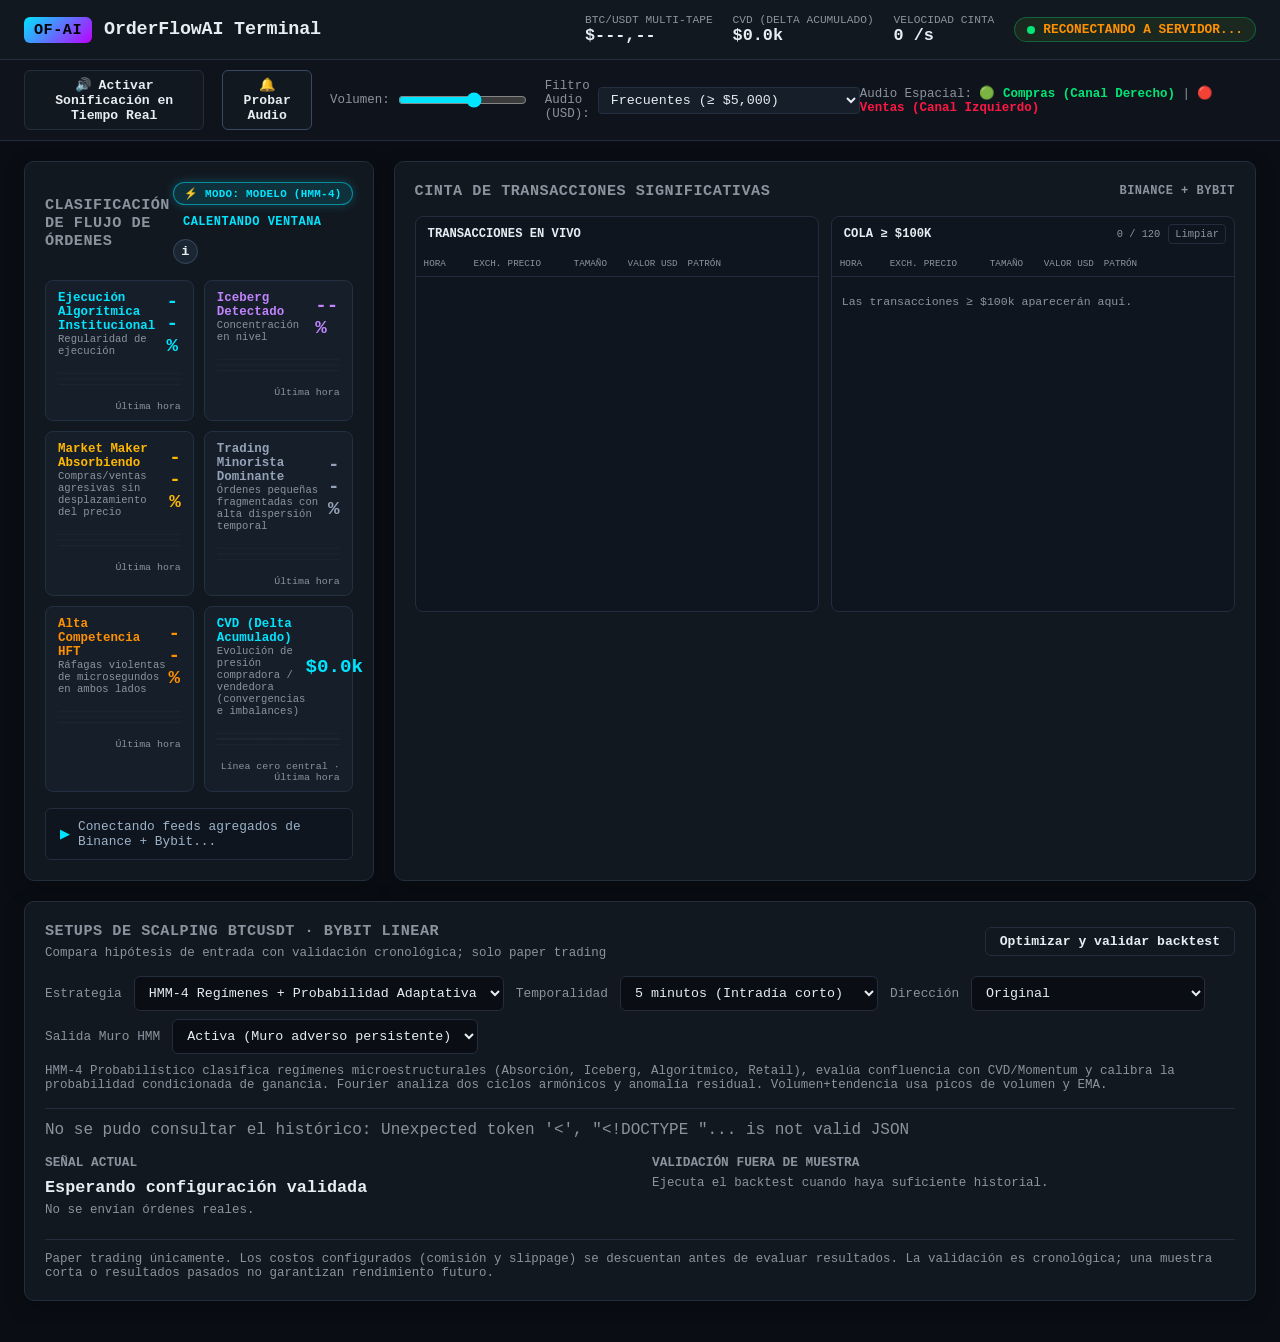
==== commit 5ea891ca: "microestructures and HMM-4 regimen strategy" ====
--- a/static/index.html
+++ b/static/index.html
@@ -166,6 +166,24 @@
             <circle class="sparkline-dot" id="spark-dot-hft" r="2"></circle>
           </svg>
           <span class="sparkline-period">Última hora</span>
+        </div>
+
+        <!-- 6. CVD Delta Acumulado Timeline -->
+        <div class="prob-row cvd-style">
+          <div class="prob-header">
+            <div>
+              <div class="prob-name">CVD (Delta Acumulado)</div>
+              <div class="prob-desc">Evolución de presión compradora / vendedora (convergencias e imbalances)</div>
+            </div>
+            <div class="prob-percent" id="prob-cvd">$0.0k</div>
+          </div>
+          <svg class="prob-sparkline" viewBox="0 0 240 44" role="img" aria-label="Historial de CVD en la última hora">
+            <path class="sparkline-grid" d="M0 11H240 M0 22H240 M0 33H240"></path>
+            <line x1="0" y1="22" x2="240" y2="22" stroke="rgba(255,255,255,0.18)" stroke-dasharray="2,2"></line>
+            <path class="sparkline-line" id="spark-cvd"></path>
+            <circle class="sparkline-dot" id="spark-dot-cvd" r="2.5"></circle>
+          </svg>
+          <span class="sparkline-period">Línea cero central · Última hora</span>
         </div>
       </div>
 
@@ -238,20 +256,27 @@
         <option value="flow_momentum">Flujo + momentum (base)</option>
         <option value="fourier_breakout">Fourier: anomalía + ruptura</option>
         <option value="whale_trend">Volumen excepcional + tendencia</option>
+        <option value="hmm_probabilistic" selected>HMM-4 Regímenes + Probabilidad Adaptativa</option>
       </select>
       <label for="scalp-timeframe">Temporalidad</label>
       <select id="scalp-timeframe">
-        <option value="5">5 minutos</option>
+        <option value="1">1 minuto (Scalp rápido)</option>
+        <option value="5" selected>5 minutos (Intradía corto)</option>
         <option value="10">10 minutos</option>
-        <option value="15">15 minutos</option>
+        <option value="15">15 minutos (Swing intradía)</option>
       </select>
       <label for="scalp-direction">Dirección</label>
       <select id="scalp-direction">
         <option value="original">Original</option>
         <option value="inverse">Invertida (LONG ↔ SHORT)</option>
       </select>
-    </div>
-    <p class="scalp-method-note">Fourier usa dos ciclos cortos, anomalía residual y ruptura; HMM-4 estima regímenes por separado y no detecta armónicos. Volumen+tendencia usa un spike de volumen, EMA de BTC y desequilibrio de flujo. Son proxies de investigación: no confirman manipulación, identidad whale ni contexto SP500/VIX.</p>
+      <label for="scalp-hmm-exit">Salida Muro HMM</label>
+      <select id="scalp-hmm-exit">
+        <option value="true" selected>Activa (Muro adverso persistente)</option>
+        <option value="false">Desactivada (Solo ATR)</option>
+      </select>
+    </div>
+    <p class="scalp-method-note">HMM-4 Probabilístico clasifica regímenes microestructurales (Absorción, Iceberg, Algorítmico, Retail), evalúa confluencia con CVD/Momentum y calibra la probabilidad condicionada de ganancia. Fourier analiza dos ciclos armónicos y anomalía residual. Volumen+tendencia usa picos de volumen y EMA.</p>
     <p id="scalp-data-status" class="data-capture-status">Consultando histórico de Bybit Linear...</p>
     <div class="scalp-results">
       <div>
@@ -296,6 +321,6 @@
   </dialog>
 
   <script src="/static/js/audio.js"></script>
-  <script src="/static/js/app.js?v=20261106-1"></script>
+  <script src="/static/js/app.js?v=20261107-2"></script>
 </body>
 </html>
--- a/static/css/style.css
+++ b/static/css/style.css
@@ -587,6 +587,16 @@
 .breakout-style .prob-percent, .breakout-style .prob-name { color: var(--breakout-blue); }
 .breakout-style .progress-bar { background: var(--breakout-blue); box-shadow: 0 0 8px var(--breakout-blue); }
 
+.cvd-style .prob-percent, .cvd-style .prob-name { color: #00e5ff; }
+.cvd-style.positive .prob-percent { color: #00e676; text-shadow: 0 0 8px rgba(0, 230, 118, 0.4); }
+.cvd-style.negative .prob-percent { color: #ff5252; text-shadow: 0 0 8px rgba(255, 82, 82, 0.4); }
+.cvd-style .sparkline-line { stroke: #00e5ff; }
+.cvd-style.positive .sparkline-line { stroke: #00e676; }
+.cvd-style.negative .sparkline-line { stroke: #ff5252; }
+.cvd-style .sparkline-dot { fill: #00e5ff; }
+.cvd-style.positive .sparkline-dot { fill: #00e676; }
+.cvd-style.negative .sparkline-dot { fill: #ff5252; }
+
 /* Live Notes Feed */
 .pattern-notes {
   background: #0f151e;
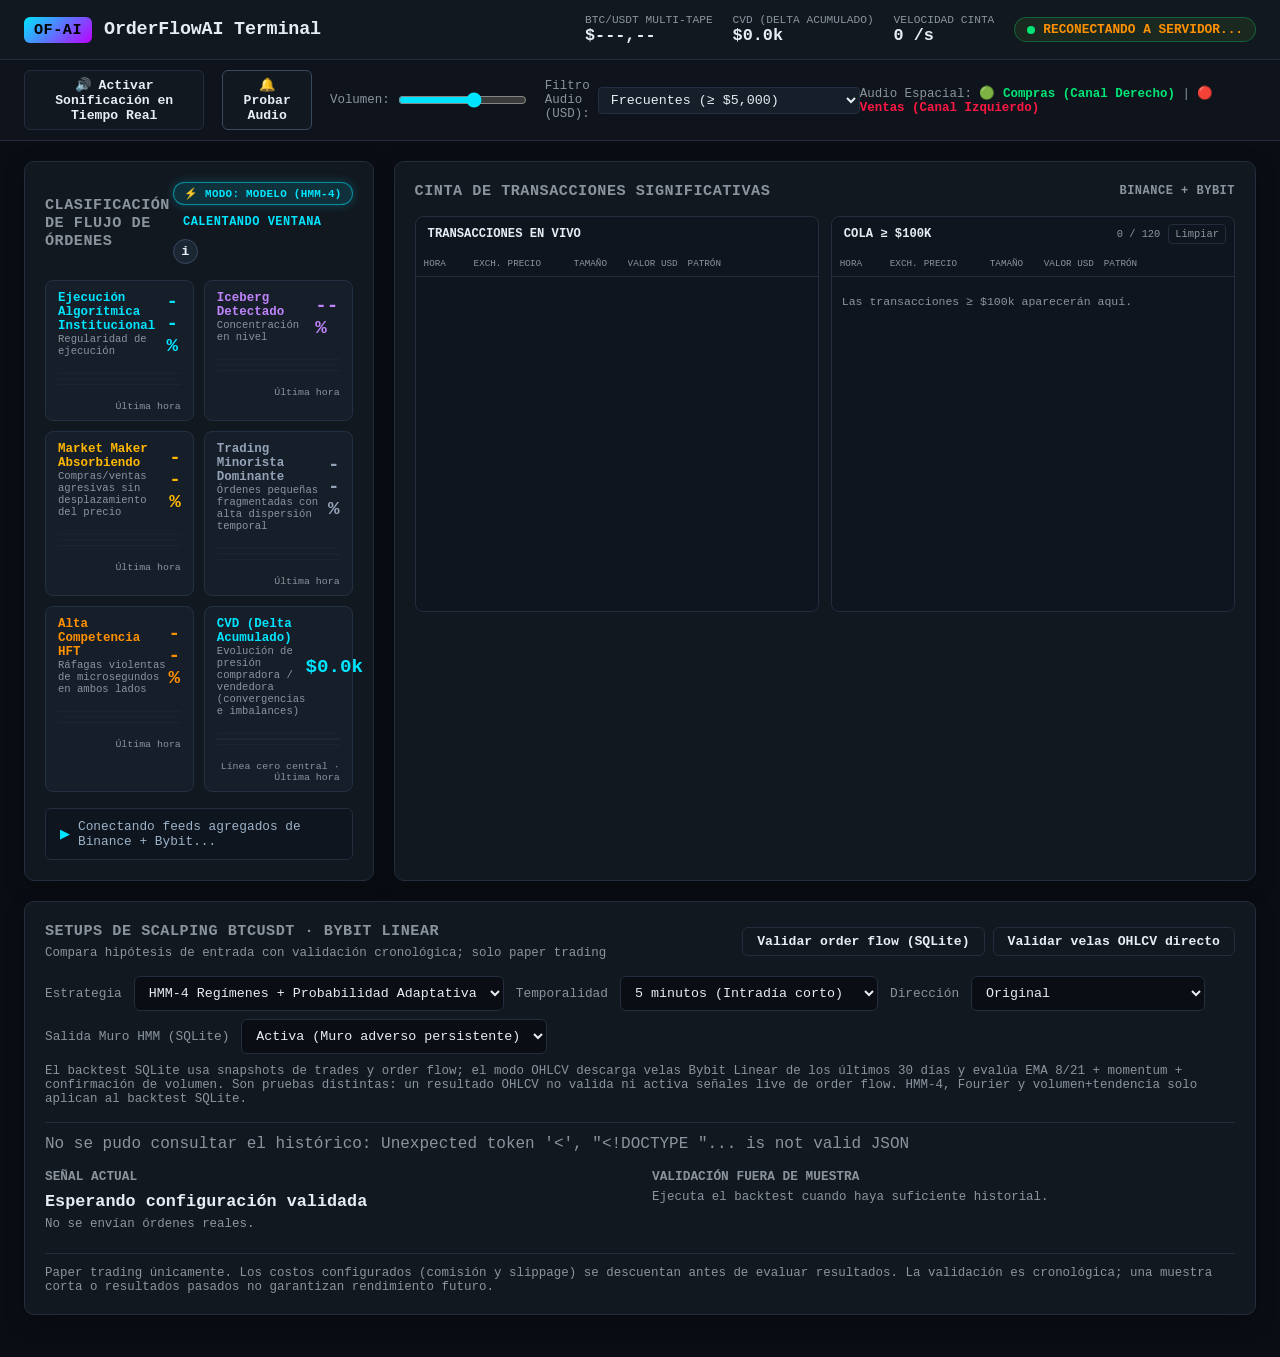
==== commit d5f48370: "feat: Enhance scalping functionality with new backtest options and UI updates - Added new buttons fo" ====
--- a/static/index.html
+++ b/static/index.html
@@ -248,7 +248,10 @@
         <span id="scalp-title">Setups de scalping BTCUSDT · Bybit Linear</span>
         <p class="scalp-subtitle">Compara hipótesis de entrada con validación cronológica; solo paper trading</p>
       </div>
-      <button class="btn-audio" id="btn-scalp-backtest" type="button">Optimizar y validar backtest</button>
+      <div class="scalp-actions">
+        <button class="btn-audio" id="btn-scalp-backtest" type="button">Validar order flow (SQLite)</button>
+        <button class="btn-audio" id="btn-scalp-candle-backtest" type="button">Validar velas OHLCV directo</button>
+      </div>
     </div>
     <div class="scalp-controls">
       <label for="scalp-strategy">Estrategia</label>
@@ -270,13 +273,13 @@
         <option value="original">Original</option>
         <option value="inverse">Invertida (LONG ↔ SHORT)</option>
       </select>
-      <label for="scalp-hmm-exit">Salida Muro HMM</label>
+      <label for="scalp-hmm-exit">Salida Muro HMM (SQLite)</label>
       <select id="scalp-hmm-exit">
         <option value="true" selected>Activa (Muro adverso persistente)</option>
         <option value="false">Desactivada (Solo ATR)</option>
       </select>
     </div>
-    <p class="scalp-method-note">HMM-4 Probabilístico clasifica regímenes microestructurales (Absorción, Iceberg, Algorítmico, Retail), evalúa confluencia con CVD/Momentum y calibra la probabilidad condicionada de ganancia. Fourier analiza dos ciclos armónicos y anomalía residual. Volumen+tendencia usa picos de volumen y EMA.</p>
+    <p class="scalp-method-note">El backtest SQLite usa snapshots de trades y order flow; el modo OHLCV descarga velas Bybit Linear de los últimos 30 días y evalúa EMA 8/21 + momentum + confirmación de volumen. Son pruebas distintas: un resultado OHLCV no valida ni activa señales live de order flow. HMM-4, Fourier y volumen+tendencia solo aplican al backtest SQLite.</p>
     <p id="scalp-data-status" class="data-capture-status">Consultando histórico de Bybit Linear...</p>
     <div class="scalp-results">
       <div>
@@ -321,6 +324,6 @@
   </dialog>
 
   <script src="/static/js/audio.js"></script>
-  <script src="/static/js/app.js?v=20261107-2"></script>
+  <script src="/static/js/app.js?v=20261110-1"></script>
 </body>
 </html>
--- a/static/css/style.css
+++ b/static/css/style.css
@@ -195,6 +195,12 @@
 
 .scalp-heading {
   gap: 16px;
+}
+
+.scalp-actions {
+  display: flex;
+  flex-wrap: wrap;
+  gap: 8px;
 }
 
 .scalp-subtitle,
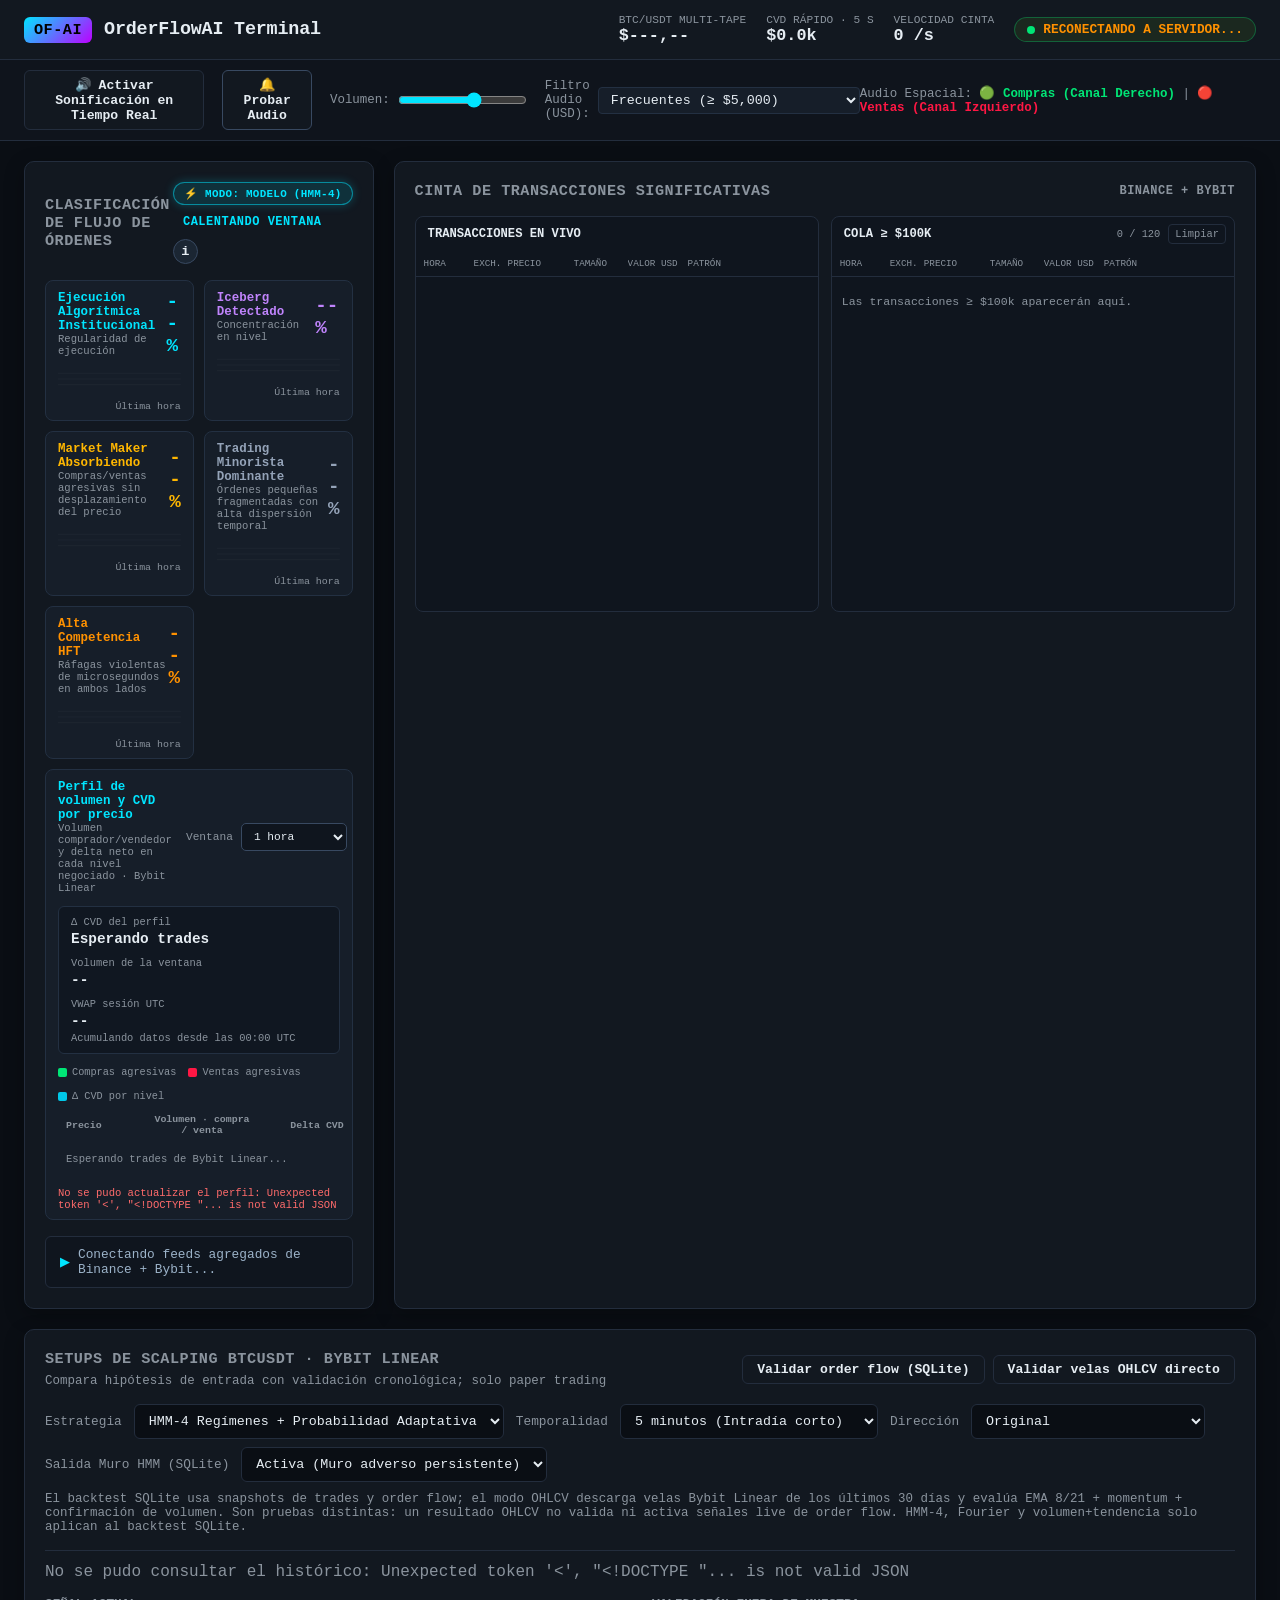
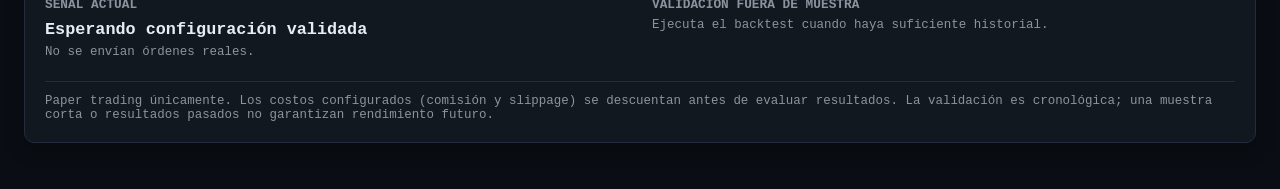
==== commit f9998eb6: "Refactor tests for MicrostructureClassifier and add new test cases - Removed window_size parameter f" ====
--- a/static/index.html
+++ b/static/index.html
@@ -22,7 +22,7 @@
         <span class="ticker-value" id="btc-price">$---,--</span>
       </div>
       <div class="ticker-item">
-        <span class="ticker-label">CVD (Delta Acumulado)</span>
+        <span class="ticker-label">CVD rápido · 5 s</span>
         <span class="ticker-value" id="cvd-usd">$0.0k</span>
       </div>
       <div class="ticker-item">
@@ -168,22 +168,56 @@
           <span class="sparkline-period">Última hora</span>
         </div>
 
-        <!-- 6. CVD Delta Acumulado Timeline -->
-        <div class="prob-row cvd-style">
-          <div class="prob-header">
-            <div>
-              <div class="prob-name">CVD (Delta Acumulado)</div>
-              <div class="prob-desc">Evolución de presión compradora / vendedora (convergencias e imbalances)</div>
-            </div>
-            <div class="prob-percent" id="prob-cvd">$0.0k</div>
-          </div>
-          <svg class="prob-sparkline" viewBox="0 0 240 44" role="img" aria-label="Historial de CVD en la última hora">
-            <path class="sparkline-grid" d="M0 11H240 M0 22H240 M0 33H240"></path>
-            <line x1="0" y1="22" x2="240" y2="22" stroke="rgba(255,255,255,0.18)" stroke-dasharray="2,2"></line>
-            <path class="sparkline-line" id="spark-cvd"></path>
-            <circle class="sparkline-dot" id="spark-dot-cvd" r="2.5"></circle>
-          </svg>
-          <span class="sparkline-period">Línea cero central · Última hora</span>
+        <!-- 6. Volume and CVD profile by traded price -->
+        <div class="prob-row cvd-style cvd-profile-row" aria-labelledby="cvd-profile-title">
+          <div class="cvd-profile-heading">
+            <div>
+              <div class="prob-name" id="cvd-profile-title">Perfil de volumen y CVD por precio</div>
+              <div class="prob-desc">Volumen comprador/vendedor y delta neto en cada nivel negociado · Bybit Linear</div>
+            </div>
+            <label class="profile-window-control" for="cvd-profile-window">
+              Ventana
+              <select id="cvd-profile-window">
+                <option value="15">15 minutos</option>
+                <option value="60" selected>1 hora</option>
+                <option value="240">4 horas</option>
+                <option value="1440">24 horas</option>
+              </select>
+            </label>
+          </div>
+          <div class="cvd-profile-summary">
+            <div class="profile-stat">
+              <span>Δ CVD del perfil</span>
+              <strong id="cvd-profile-delta">Esperando trades</strong>
+            </div>
+            <div class="profile-stat">
+              <span>Volumen de la ventana</span>
+              <strong id="cvd-profile-volume">--</strong>
+            </div>
+            <div class="profile-stat">
+              <span>VWAP sesión UTC</span>
+              <strong id="cvd-profile-vwap">--</strong>
+              <small id="cvd-profile-vwap-distance">Acumulando datos desde las 00:00 UTC</small>
+            </div>
+          </div>
+          <div class="profile-legend" aria-hidden="true">
+            <span><i class="profile-buy-key"></i>Compras agresivas</span>
+            <span><i class="profile-sell-key"></i>Ventas agresivas</span>
+            <span><i class="profile-delta-key"></i>Δ CVD por nivel</span>
+          </div>
+          <div class="cvd-profile-table" role="table" aria-label="Perfil de volumen y delta acumulado por nivel de precio">
+            <div class="cvd-profile-table-header" role="row">
+              <span role="columnheader">Precio</span>
+              <span role="columnheader">Volumen · compra / venta</span>
+              <span role="columnheader">Delta CVD</span>
+            </div>
+            <div class="cvd-profile-rows" id="cvd-profile-rows" role="rowgroup">
+              <p class="profile-empty">Esperando trades de Bybit Linear...</p>
+            </div>
+          </div>
+          <p class="cvd-profile-status" id="cvd-profile-status" role="status" aria-live="polite">
+            El perfil se actualiza con el flujo en vivo; la cobertura se indicará al llegar datos.
+          </p>
         </div>
       </div>
 
--- a/static/css/style.css
+++ b/static/css/style.css
@@ -603,6 +603,251 @@
 .cvd-style.positive .sparkline-dot { fill: #00e676; }
 .cvd-style.negative .sparkline-dot { fill: #ff5252; }
 
+.cvd-profile-row {
+  grid-column: 1 / -1;
+  gap: 12px;
+}
+
+.cvd-profile-row:hover {
+  transform: none;
+}
+
+.cvd-profile-heading,
+.cvd-profile-summary,
+.profile-legend,
+.profile-legend span {
+  display: flex;
+  align-items: center;
+}
+
+.cvd-profile-heading {
+  justify-content: space-between;
+  gap: 14px;
+}
+
+.profile-window-control {
+  display: flex;
+  align-items: center;
+  gap: 8px;
+  color: var(--text-muted);
+  font-size: 0.7rem;
+  white-space: nowrap;
+}
+
+.profile-window-control select {
+  padding: 6px 8px;
+  color: var(--text-main);
+  background: #0f151e;
+  border: 1px solid #384961;
+  border-radius: 5px;
+  font: inherit;
+}
+
+.cvd-profile-summary {
+  flex-wrap: wrap;
+  gap: 10px 24px;
+  padding: 9px 12px;
+  background: #101721;
+  border: 1px solid #233042;
+  border-radius: 6px;
+}
+
+.profile-stat {
+  display: flex;
+  flex-direction: column;
+  gap: 3px;
+}
+
+.profile-stat > span,
+.profile-stat small {
+  color: var(--text-muted);
+  font-size: 0.65rem;
+}
+
+.profile-stat strong {
+  color: var(--text-main);
+  font: 700 0.9rem "SF Mono", Consolas, monospace;
+}
+
+.profile-stat strong.positive {
+  color: var(--green-buy);
+}
+
+.profile-stat strong.negative {
+  color: var(--red-sell);
+}
+
+.profile-legend {
+  flex-wrap: wrap;
+  gap: 12px;
+  color: var(--text-muted);
+  font-size: 0.64rem;
+}
+
+.profile-legend span {
+  gap: 5px;
+}
+
+.profile-legend i {
+  display: inline-block;
+  width: 9px;
+  height: 9px;
+  border-radius: 2px;
+}
+
+.profile-buy-key {
+  background: var(--green-buy);
+}
+
+.profile-sell-key {
+  background: var(--red-sell);
+}
+
+.profile-delta-key {
+  background: #00c8e8;
+}
+
+.cvd-profile-table {
+  display: flex;
+  flex-direction: column;
+  gap: 3px;
+  font: 0.66rem "SF Mono", Consolas, monospace;
+}
+
+.cvd-profile-table-header,
+.cvd-profile-level {
+  display: grid;
+  grid-template-columns: minmax(76px, 0.7fr) minmax(100px, 2fr) minmax(110px, 1.3fr);
+  align-items: center;
+  gap: 10px;
+}
+
+.cvd-profile-table-header {
+  padding: 0 8px 4px;
+  color: var(--text-muted);
+  font: 600 0.62rem "SF Mono", Consolas, monospace;
+}
+
+.cvd-profile-table-header span:nth-child(2),
+.cvd-profile-table-header span:nth-child(3) {
+  text-align: center;
+}
+
+.cvd-profile-rows {
+  display: flex;
+  flex-direction: column;
+  gap: 2px;
+}
+
+.cvd-profile-level {
+  min-height: 23px;
+  padding: 2px 8px;
+  border-radius: 4px;
+  color: #c4d0dc;
+}
+
+.cvd-profile-level.current {
+  background: rgba(0, 229, 255, 0.09);
+  outline: 1px solid rgba(0, 229, 255, 0.25);
+}
+
+.cvd-profile-level.vwap .profile-price {
+  color: #ffcf5c;
+}
+
+.cvd-profile-level.poc .profile-price {
+  font-weight: 800;
+}
+
+.profile-price {
+  white-space: nowrap;
+}
+
+.profile-markers {
+  margin-left: 3px;
+  color: #ffcf5c;
+  font-size: 0.55rem;
+}
+
+.profile-volume-track {
+  display: flex;
+  width: 100%;
+  height: 9px;
+  overflow: hidden;
+  background: #0a1017;
+  border-radius: 3px;
+}
+
+.profile-volume-buy {
+  height: 100%;
+  background: var(--green-buy);
+}
+
+.profile-volume-sell {
+  height: 100%;
+  background: var(--red-sell);
+}
+
+.profile-delta-cell {
+  display: grid;
+  grid-template-columns: minmax(45px, 1fr) 38px;
+  align-items: center;
+  gap: 5px;
+}
+
+.profile-delta-track {
+  position: relative;
+  height: 9px;
+  background: #0a1017;
+  border-radius: 3px;
+}
+
+.profile-delta-track::after {
+  position: absolute;
+  top: 0;
+  bottom: 0;
+  left: 50%;
+  width: 1px;
+  background: rgba(230, 237, 243, 0.35);
+  content: "";
+}
+
+.profile-delta-bar {
+  position: absolute;
+  top: 1px;
+  bottom: 1px;
+  border-radius: 2px;
+}
+
+.profile-delta-bar.positive {
+  background: var(--green-buy);
+}
+
+.profile-delta-bar.negative {
+  background: var(--red-sell);
+}
+
+.profile-delta-value {
+  color: var(--text-muted);
+  font-size: 0.58rem;
+  text-align: right;
+  white-space: nowrap;
+}
+
+.profile-empty,
+.cvd-profile-status {
+  color: var(--text-muted);
+  font-size: 0.66rem;
+}
+
+.profile-empty {
+  padding: 10px 8px;
+}
+
+.cvd-profile-status.error {
+  color: #ff6b6b;
+}
+
 /* Live Notes Feed */
 .pattern-notes {
   background: #0f151e;
@@ -776,6 +1021,31 @@
   .probability-group {
     grid-template-columns: repeat(2, minmax(0, 1fr));
   }
+
+  .cvd-profile-row {
+    grid-column: 1 / -1;
+  }
+
+  .cvd-profile-heading {
+    align-items: flex-start;
+  }
+
+  .cvd-profile-table-header,
+  .cvd-profile-level {
+    grid-template-columns: 64px minmax(52px, 1.4fr) minmax(95px, 1fr);
+    gap: 6px;
+    padding-right: 4px;
+    padding-left: 4px;
+  }
+
+  .profile-delta-cell {
+    grid-template-columns: minmax(28px, 1fr) 34px;
+    gap: 3px;
+  }
+
+  .profile-delta-value {
+    font-size: 0.52rem;
+  }
 }
 
 .tape-row.whale.buy {
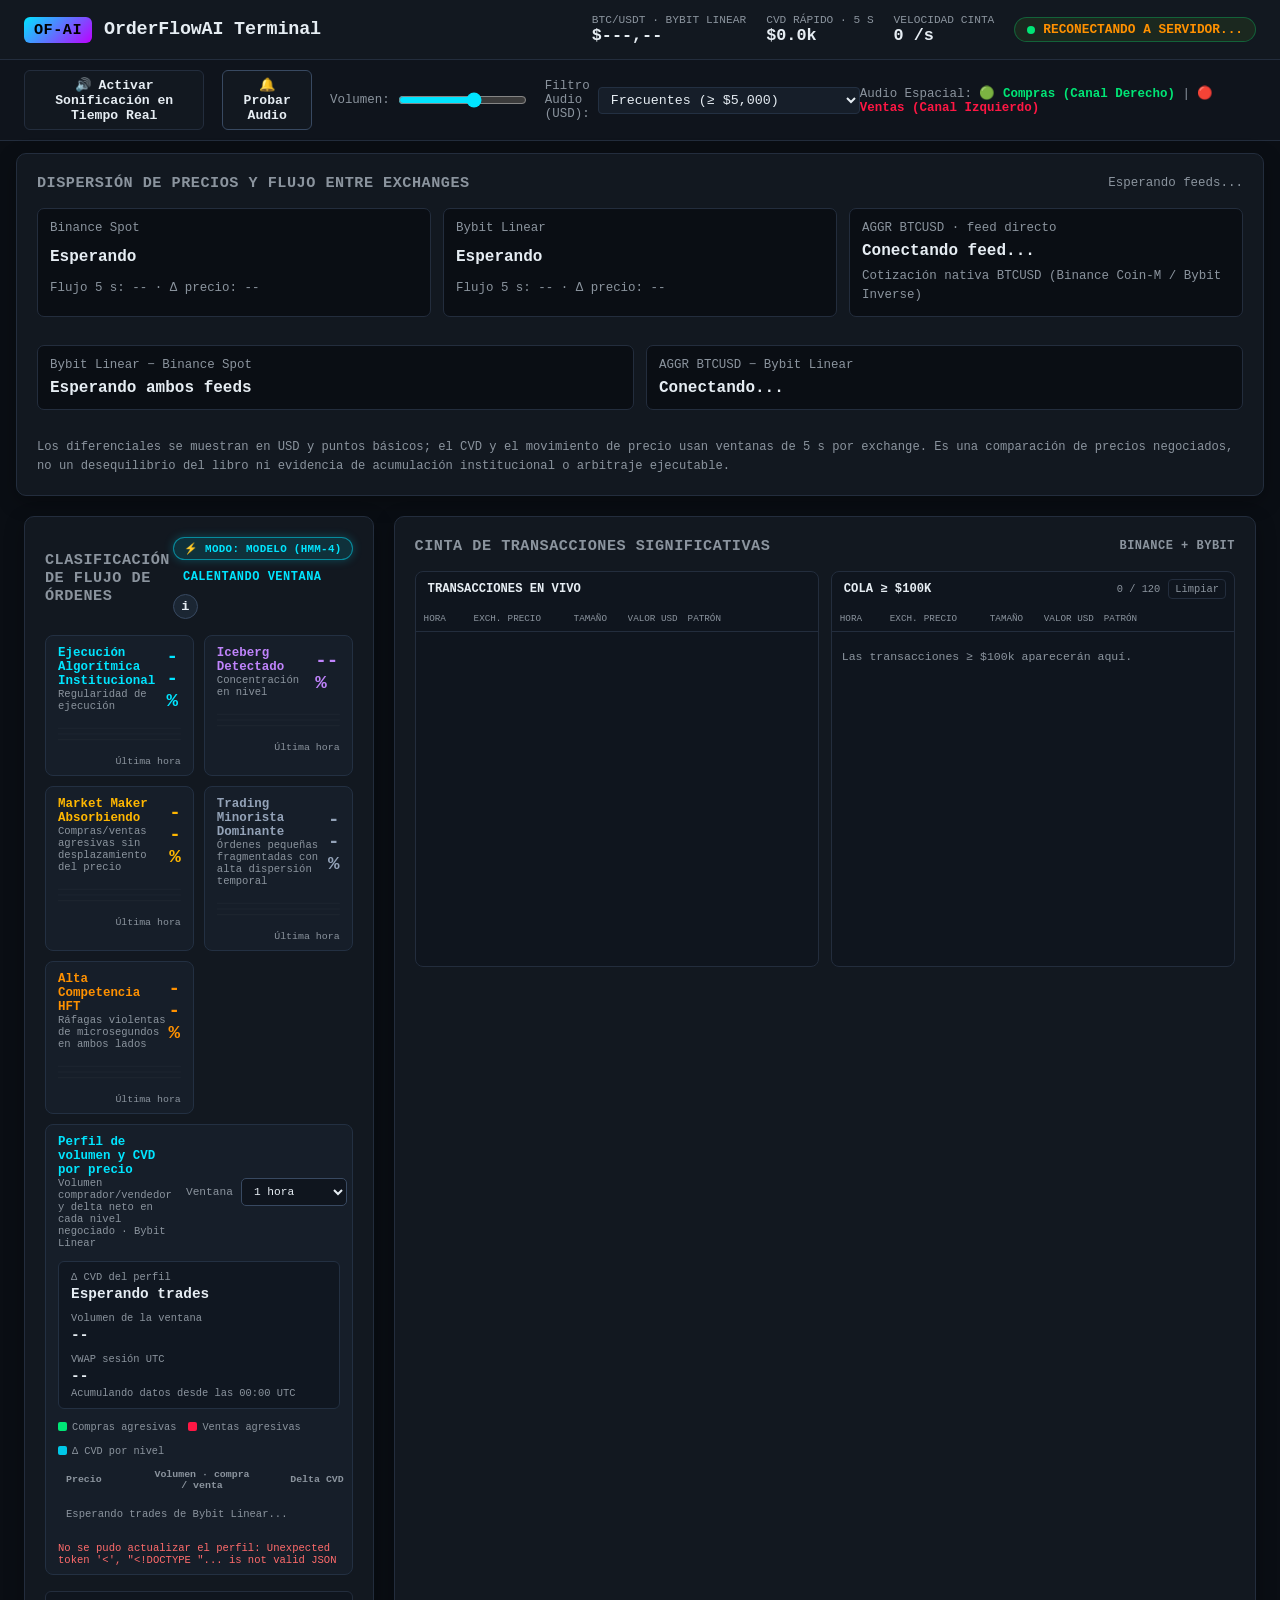
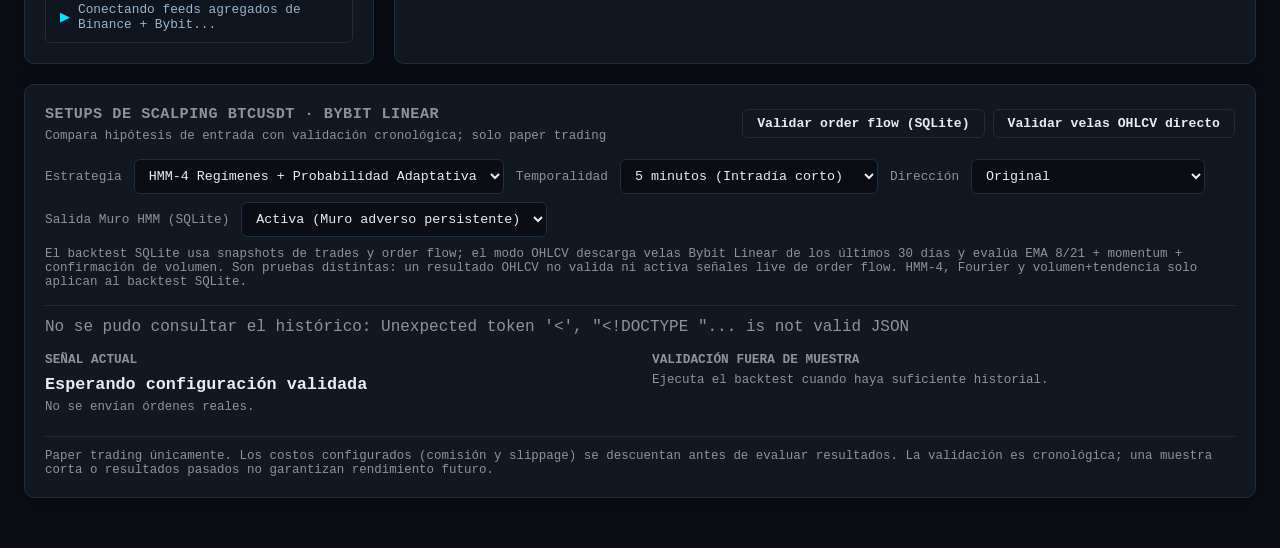
==== commit 04516009: "feat(connectors): add native AGGR BTCUSD feed and CVD order flow timeline - Replace the high-latency" ====
--- a/static/index.html
+++ b/static/index.html
@@ -4,8 +4,49 @@
   <meta charset="UTF-8">
   <meta name="viewport" content="width=device-width, initial-scale=1.0">
   <title>OrderFlowAI - Panel de Microestructura & Sonificación</title>
-  <link rel="stylesheet" href="/static/css/style.css?v=20261106-1">
+  <link rel="stylesheet" href="/static/css/style.css?v=20261119-1">
   <link rel="icon" href="data:image/svg+xml,<svg xmlns=%22http://www.w3.org/2000/svg%22 viewBox=%220 0 100 100%22><text y=%22.9em%22 font-size=%2290%22>⚡</text></svg>">
+  <style>
+    /* Posicionamiento superior y estética ordenada sin alterar alto/ancho interno */
+    .top-comparison-wrapper {
+      width: 100%;
+      box-sizing: border-box;
+      padding: 12px 16px 0;
+    }
+
+    .card.market-comparison-card {
+      width: 100%;
+      margin: 0;
+      box-sizing: border-box;
+    }
+
+    .card.market-comparison-card .spread-grid {
+      display: grid;
+      grid-template-columns: repeat(3, minmax(0, 1fr));
+      gap: 12px;
+      align-items: stretch;
+    }
+
+    .card.market-comparison-card .spread-results {
+      display: grid;
+      grid-template-columns: repeat(2, minmax(0, 1fr));
+      gap: 12px;
+      align-items: stretch;
+    }
+
+    .card.market-comparison-card .spread-stat,
+    .card.market-comparison-card .spread-results > div {
+      min-width: 0;
+      box-sizing: border-box;
+    }
+
+    @media (max-width: 900px) {
+      .card.market-comparison-card .spread-grid,
+      .card.market-comparison-card .spread-results {
+        grid-template-columns: 1fr;
+      }
+    }
+  </style>
 </head>
 <body>
 
@@ -18,7 +59,7 @@
 
     <div class="market-ticker">
       <div class="ticker-item">
-        <span class="ticker-label">BTC/USDT Multi-Tape</span>
+        <span class="ticker-label">BTC/USDT · Bybit Linear</span>
         <span class="ticker-value" id="btc-price">$---,--</span>
       </div>
       <div class="ticker-item">
@@ -66,6 +107,49 @@
     <div style="font-size:0.78rem; color:var(--text-muted);">
       Audio Espacial: <span style="color:var(--green-buy); font-weight:700;">🟢 Compras (Canal Derecho)</span> | <span style="color:var(--red-sell); font-weight:700;">🔴 Ventas (Canal Izquierdo)</span>
     </div>
+  </div>
+
+  <!-- Top Market Comparison Strip -->
+  <div class="top-comparison-wrapper">
+    <section class="card market-comparison-card" aria-labelledby="market-comparison-title">
+      <div class="card-title market-comparison-heading">
+        <span id="market-comparison-title">Dispersión de precios y flujo entre exchanges</span>
+        <span id="market-comparison-status" class="market-comparison-status" role="status" aria-live="polite">
+          Esperando feeds...
+        </span>
+      </div>
+      <div class="spread-grid">
+        <div class="spread-stat">
+          <span class="spread-label">Binance Spot</span>
+          <strong id="comparison-binance-price">Esperando</strong>
+          <small>Flujo 5 s: <span id="comparison-binance-cvd">--</span> · Δ precio: <span id="comparison-binance-move">--</span></small>
+        </div>
+        <div class="spread-stat">
+          <span class="spread-label">Bybit Linear</span>
+          <strong id="comparison-bybit-price">Esperando</strong>
+          <small>Flujo 5 s: <span id="comparison-bybit-cvd">--</span> · Δ precio: <span id="comparison-bybit-move">--</span></small>
+        </div>
+        <div class="spread-stat">
+          <span class="spread-label">AGGR BTCUSD · feed directo</span>
+          <strong id="comparison-aggr-price">Conectando feed...</strong>
+          <small>Cotización nativa BTCUSD (Binance Coin-M / Bybit Inverse)</small>
+        </div>
+      </div>
+      <div class="spread-results">
+        <div>
+          <span class="spread-label">Bybit Linear − Binance Spot</span>
+          <strong id="spread-bybit-binance">Esperando ambos feeds</strong>
+        </div>
+        <div>
+          <span class="spread-label">AGGR BTCUSD − Bybit Linear</span>
+          <strong id="spread-aggr-bybit">Conectando...</strong>
+        </div>
+      </div>
+      <p class="spread-method-note">
+        Los diferenciales se muestran en USD y puntos básicos; el CVD y el movimiento de precio usan ventanas de 5 s por exchange.
+        Es una comparación de precios negociados, no un desequilibrio del libro ni evidencia de acumulación institucional o arbitraje ejecutable.
+      </p>
+    </section>
   </div>
 
   <!-- Main Content Grid -->
@@ -229,49 +313,48 @@
 
     <!-- Right Column: Live Aggregated Tape -->
     <section class="card">
-        <div class="card-title">
-          <span>Cinta de Transacciones Significativas</span>
-          <span style="font-size:0.75rem; color:var(--text-muted);" id="feed-stats">BINANCE + BYBIT</span>
-        </div>
-
-        <div class="tape-columns">
-          <section class="tape-panel" aria-labelledby="live-tape-title">
-            <h3 class="tape-panel-title" id="live-tape-title">Transacciones en vivo</h3>
-            <div class="tape-container">
-              <div class="tape-header">
-                <span>Hora</span>
-                <span>Exch.</span>
-                <span>Precio</span>
-                <span>Tamaño</span>
-                <span>Valor USD</span>
-                <span>Patrón</span>
-              </div>
-              <div class="tape-list" id="tape-list"></div>
-            </div>
-          </section>
-          <section class="tape-panel whale-panel" aria-labelledby="whale-tape-title">
-            <div class="tape-panel-heading">
-              <h3 class="tape-panel-title" id="whale-tape-title">Cola ≥ $100k</h3>
-              <div class="whale-queue-tools">
-                <span id="whale-queue-count" class="whale-queue-count">0 / 120</span>
-                <button id="clear-whale-queue" class="clear-queue-button" type="button">Limpiar</button>
-              </div>
-            </div>
-            <div class="tape-container">
-              <div class="tape-header">
-                <span>Hora</span>
-                <span>Exch.</span>
-                <span>Precio</span>
-                <span>Tamaño</span>
-                <span>Valor USD</span>
-                <span>Patrón</span>
-              </div>
-              <div class="tape-list" id="whale-tape-list" aria-live="polite">
-                <p class="tape-empty">Las transacciones ≥ $100k aparecerán aquí.</p>
-              </div>
-            </div>
-          </section>
-        </div>
+      <div class="card-title">
+        <span>Cinta de Transacciones Significativas</span>
+        <span style="font-size:0.75rem; color:var(--text-muted);" id="feed-stats">BINANCE + BYBIT</span>
+      </div>
+
+      <div class="tape-columns">
+        <section class="tape-panel" aria-labelledby="live-tape-title">
+          <h3 class="tape-panel-title" id="live-tape-title">Transacciones en vivo</h3>
+          <div class="tape-container">
+            <div class="tape-header">
+              <span>Hora</span>
+              <span>Exch.</span>
+              <span>Precio</span>
+              <span>Tamaño</span>
+              <span>Valor USD</span>
+              <span>Patrón</span>
+            </div>
+            <div class="tape-list" id="tape-list"></div>
+          </div>
+        </section>
+        <section class="tape-panel whale-panel" aria-labelledby="whale-tape-title">
+          <div class="tape-panel-heading">
+            <h3 class="tape-panel-title" id="whale-tape-title">Cola ≥ $100k</h3>
+            <div class="whale-queue-tools">
+              <span id="whale-queue-count" class="whale-queue-count">0 / 120</span>
+              <button id="clear-whale-queue" class="clear-queue-button" type="button">Limpiar</button>
+            </div>
+          </div>
+          <div class="tape-container">
+            <div class="tape-header">
+              <span>Hora</span>
+              <span>Exch.</span>
+              <span>Precio</span>
+              <span>Tamaño</span>
+              <span>Valor USD</span>
+              <span>Patrón</span>
+            </div>
+            <div class="tape-list" id="whale-tape-list" aria-live="polite">
+              <p class="tape-empty">Las transacciones ≥ $100k aparecerán aquí.</p>
+            </div>
+          </div>
+        </section>
       </div>
     </section>
   </main>
@@ -358,6 +441,6 @@
   </dialog>
 
   <script src="/static/js/audio.js"></script>
-  <script src="/static/js/app.js?v=20261110-1"></script>
+  <script src="/static/js/app.js?v=20261119-1"></script>
 </body>
-</html>
+</html>
--- a/static/css/style.css
+++ b/static/css/style.css
@@ -174,6 +174,93 @@
   cursor: pointer;
 }
 
+/* Top Market Comparison Wrapper & Strip */
+.top-comparison-wrapper {
+  width: 100%;
+  padding: 16px 24px 0;
+}
+
+.card.market-comparison-card {
+  width: 100%;
+  margin: 0;
+  box-sizing: border-box;
+}
+
+.market-comparison-heading {
+  display: flex;
+  justify-content: space-between;
+  align-items: center;
+  gap: 12px;
+}
+
+.market-comparison-status,
+.spread-label,
+.spread-stat small {
+  color: var(--text-muted);
+  font-size: 0.78rem;
+  font-weight: 400;
+  text-transform: none;
+  letter-spacing: normal;
+}
+
+.spread-grid,
+.spread-results {
+  display: grid;
+  gap: 12px;
+  align-items: stretch;
+}
+
+.spread-grid {
+  grid-template-columns: repeat(3, minmax(0, 1fr));
+}
+
+.spread-results {
+  grid-template-columns: repeat(2, minmax(0, 1fr));
+  margin-top: 12px;
+}
+
+.spread-stat,
+.spread-results > div {
+  display: grid;
+  gap: 7px;
+  min-width: 0;
+  padding: 12px;
+  background: var(--bg-dark);
+  border: 1px solid var(--border-color);
+  border-radius: 7px;
+  box-sizing: border-box;
+}
+
+.spread-stat strong,
+.spread-results strong {
+  font-family: "SF Mono", Consolas, monospace;
+  font-size: 1rem;
+  overflow-wrap: anywhere;
+}
+
+.spread-stat small {
+  line-height: 1.5;
+}
+
+.spread-positive {
+  color: var(--green-buy);
+}
+
+.spread-negative {
+  color: var(--red-sell);
+}
+
+.spread-stale {
+  color: var(--text-muted) !important;
+}
+
+.spread-method-note {
+  margin-top: 12px;
+  color: var(--text-muted);
+  font-size: 0.76rem;
+  line-height: 1.5;
+}
+
 /* Main Container Grid */
 main {
   display: grid;
@@ -274,12 +361,28 @@
 }
 
 @media (max-width: 960px) {
+  .top-comparison-wrapper {
+    padding: 12px 12px 0;
+  }
+
   .scalp-card {
     margin: 0 12px 16px;
   }
 }
 
 @media (max-width: 620px) {
+  .top-comparison-wrapper {
+    padding: 12px 12px 0;
+  }
+
+  .spread-grid {
+    grid-template-columns: 1fr;
+  }
+
+  .spread-results {
+    grid-template-columns: 1fr;
+  }
+
   .scalp-heading,
   .scalp-results {
     align-items: flex-start;
@@ -1082,4 +1185,4 @@
 ::-webkit-scrollbar-thumb {
   background: #233042;
   border-radius: 3px;
-}
+}
